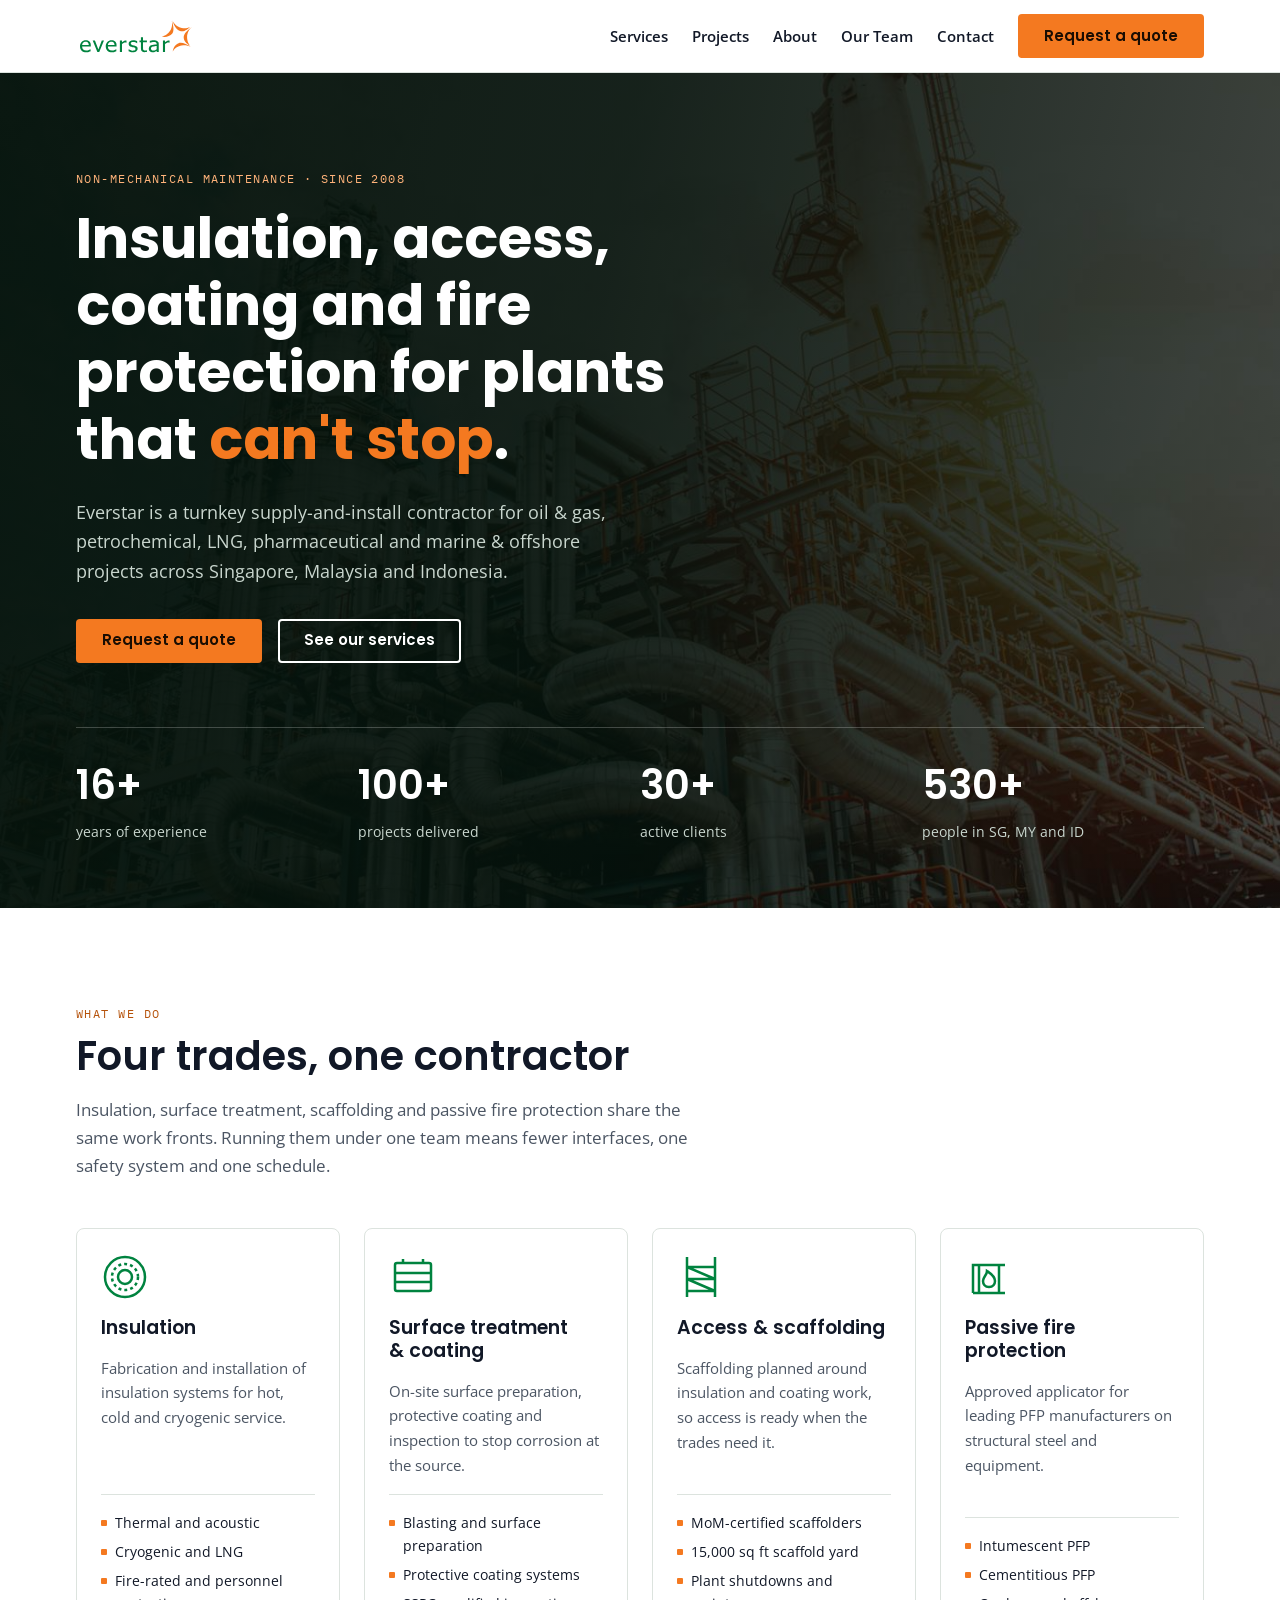
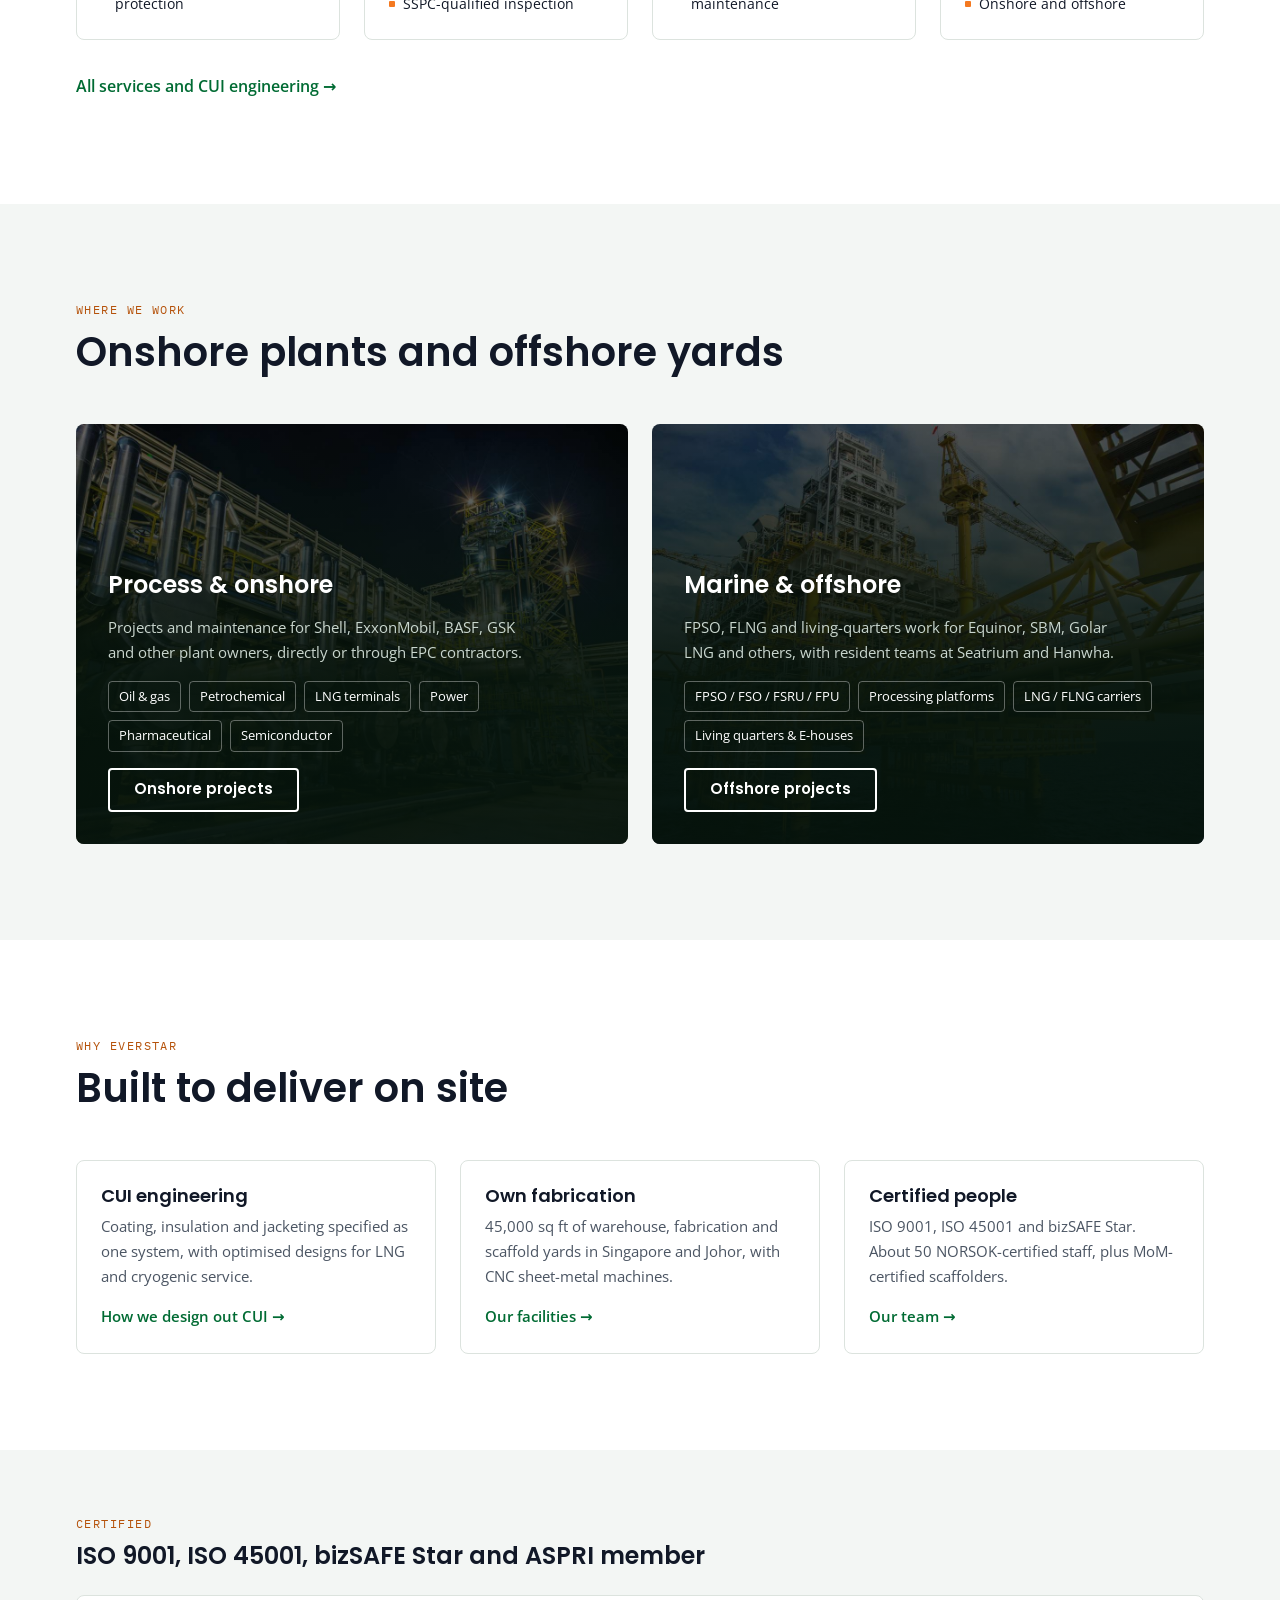
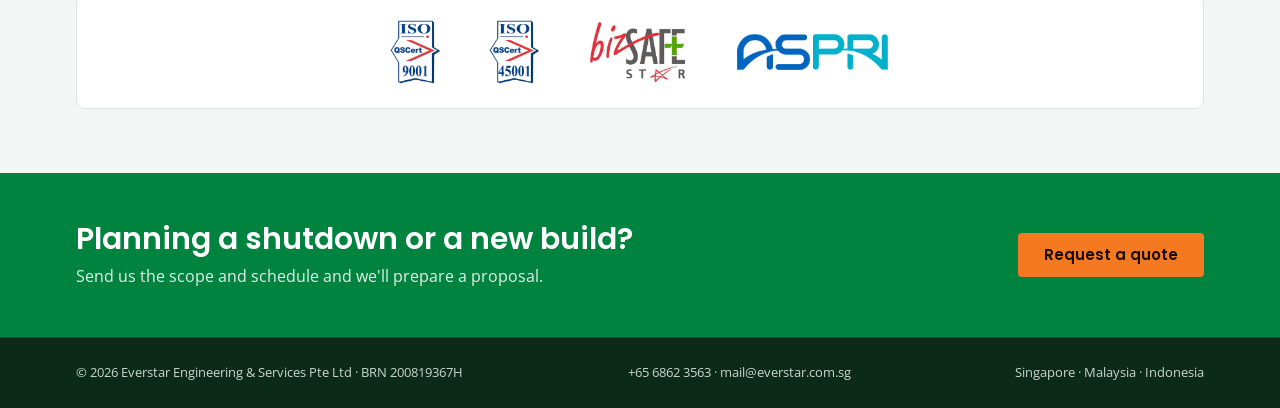
==== index.html @ e262a3e6 "Use rectangular portrait frames for team photos Photos re-cropped to 3:4 from the top of each origin" ====
<!doctype html>
<html lang="en">
<head>
<meta charset="utf-8">
<meta name="viewport" content="width=device-width, initial-scale=1, viewport-fit=cover">
<title>Everstar Engineering &amp; Services</title>
<meta name="claude:viewport-fit-sides" content="cover">
<link rel="preconnect" href="https://fonts.googleapis.com">
<link rel="preconnect" href="https://fonts.gstatic.com" crossorigin>
<link rel="stylesheet" href="https://fonts.googleapis.com/css2?family=Poppins:wght@500;600;700&family=Open+Sans:wght@400;600&family=IBM+Plex+Mono:wght@500&display=swap">
<style>
body{margin:0}img{max-width:100%}[hidden]{display:none!important}
/* Layout: full-bleed bands, 1160px content column, 8pt grid. Corporate skill tokens with Everstar logo colours. */
:root{
  --green:#00833F; --green-ink:#006B33; --green-deep:#0B2A1A;
  --orange:#F47920; --orange-ink:#B5520A;
  --bg:#FFFFFF; --bg-alt:#F3F6F4; --surface:#FFFFFF;
  --text:#111827; --muted:#4B5563; --line:#DCE3DE;
  --on-dark:#FFFFFF; --on-dark-muted:#C9D6CE;
  --font-display:"Poppins",system-ui,-apple-system,"Segoe UI",sans-serif;
  --font-body:"Open Sans",system-ui,-apple-system,"Segoe UI",sans-serif;
  --font-mono:"IBM Plex Mono",ui-monospace,Consolas,monospace;
  --r-sm:4px; --r-md:8px;
  --s1:8px; --s2:16px; --s3:24px; --s4:32px; --s6:48px; --s8:64px; --s12:96px;
}
@media (prefers-color-scheme: dark){:root:not([data-theme="light"]){
  --green:#3DB872; --green-ink:#5CCB8A; --green-deep:#06140C;
  --orange:#F7924A; --orange-ink:#F7924A;
  --bg:#0E1411; --bg-alt:#141C17; --surface:#18221C;
  --text:#E8EEEA; --muted:#A7B4AC; --line:#26332B;
  --on-dark:#FFFFFF; --on-dark-muted:#C9D6CE; color-scheme:dark}}
:root[data-theme="dark"]{
  --green:#3DB872; --green-ink:#5CCB8A; --green-deep:#06140C;
  --orange:#F7924A; --orange-ink:#F7924A;
  --bg:#0E1411; --bg-alt:#141C17; --surface:#18221C;
  --text:#E8EEEA; --muted:#A7B4AC; --line:#26332B;
  --on-dark:#FFFFFF; --on-dark-muted:#C9D6CE; color-scheme:dark}

*{box-sizing:border-box}
html{scroll-behavior:smooth}
@media (prefers-reduced-motion: reduce){html{scroll-behavior:auto}}
body{background:var(--bg);color:var(--text);font-family:var(--font-body);font-size:16px;line-height:1.65}
h1,h2,h3{font-family:var(--font-display);line-height:1.2;text-wrap:balance;margin:0}
p{margin:0}
a{color:inherit}
:focus-visible{outline:3px solid var(--orange);outline-offset:2px;border-radius:2px}

.wrap{max-width:1160px;margin:0 auto;padding-left:max(16px,env(safe-area-inset-left,0px));padding-right:max(16px,env(safe-area-inset-right,0px))}
.band{padding-block:var(--s12)}
.band.alt{background:var(--bg-alt)}
.eyebrow{font-family:var(--font-mono);font-size:.75rem;letter-spacing:.12em;text-transform:uppercase;color:var(--orange-ink)}
.h2{font-size:clamp(1.75rem,3.2vw,2.5rem);font-weight:600;margin-top:var(--s1)}
.lede{color:var(--muted);max-width:62ch;margin-top:var(--s2);font-size:1.0625rem}
.head{margin-bottom:var(--s6)}


/* header */
body::before{content:"";position:fixed;inset:0 0 auto;height:env(safe-area-inset-top,0px);z-index:10;background:var(--bg)}
header.site{position:sticky;top:env(safe-area-inset-top,0px);z-index:9;background:var(--bg);border-bottom:1px solid var(--line)}
header.site .wrap{display:flex;align-items:center;gap:var(--s3);min-height:72px}
.logo{display:block;flex:none}
.logo img{height:40px;width:auto;display:block}
nav.main{display:flex;gap:var(--s3);margin-left:auto;flex-wrap:wrap}
nav.main a{text-decoration:none;font-weight:600;font-size:.9375rem;color:var(--text);padding-block:var(--s1)}
nav.main a:hover{color:var(--green-ink)}
.btn{display:inline-flex;align-items:center;justify-content:center;gap:var(--s1);min-height:44px;padding:0 var(--s3);border-radius:var(--r-sm);font-family:var(--font-display);font-weight:600;font-size:.9375rem;text-decoration:none;border:2px solid transparent;cursor:pointer}
.btn.primary{background:var(--orange);color:#1A0D02}
.btn.primary:hover{background:#FF8A33}
.btn.ghost{border-color:currentColor;color:var(--on-dark)}
.btn.ghost:hover{background:rgba(255,255,255,.1)}
.btn.green{background:var(--green);color:#fff}
.btn.green:hover{background:var(--green-ink)}
nav.main a[aria-current="page"]{color:var(--green-ink);box-shadow:inset 0 -3px 0 var(--orange)}
details.menu{display:none;position:relative}
details.menu summary{list-style:none;cursor:pointer;min-height:44px;min-width:44px;display:grid;place-items:center;border:1px solid var(--line);border-radius:var(--r-sm);font-weight:600;font-size:.875rem;padding:0 12px}
details.menu summary::-webkit-details-marker{display:none}
details.menu nav{position:absolute;right:0;top:calc(100% + 8px);background:var(--surface);border:1px solid var(--line);border-radius:var(--r-md);box-shadow:0 12px 32px rgba(0,0,0,.18);display:flex;flex-direction:column;min-width:220px;padding:var(--s1)}
details.menu nav a{text-decoration:none;padding:12px var(--s2);font-weight:600;border-radius:var(--r-sm)}
details.menu nav a:hover{background:var(--bg-alt)}
details.menu nav a[aria-current="page"]{color:var(--green-ink)}
@media (max-width:900px){nav.main{display:none} details.menu{display:block;margin-left:auto}}
@media (max-width:480px){header.site .btn.primary{display:none}}

/* hero */
.hero{position:relative;color:var(--on-dark);background:#0B2A1A url("img/hero-refinery.jpg") center/cover no-repeat}
.hero::before{content:"";position:absolute;inset:0;background:linear-gradient(100deg,rgba(6,20,12,.94) 0%,rgba(6,20,12,.82) 45%,rgba(6,20,12,.35) 100%)}
.hero .wrap{position:relative;padding-block:var(--s12) var(--s8)}
.hero h1{font-size:clamp(2.1rem,5vw,3.5rem);font-weight:700;max-width:18ch;margin-top:var(--s2)}
.hero h1 em{font-style:normal;color:var(--orange)}
.hero p.sub{color:var(--on-dark-muted);max-width:56ch;margin-top:var(--s3);font-size:1.125rem}
.hero .eyebrow{color:#FFB37A}
.cta-row{display:flex;flex-wrap:wrap;gap:var(--s2);margin-top:var(--s4)}
.stats{display:grid;grid-template-columns:repeat(4,1fr);gap:0;margin-top:var(--s8);border-top:1px solid rgba(255,255,255,.22)}
.stat{padding:var(--s3) var(--s3) 0 0}
.stat b{display:block;font-family:var(--font-display);font-size:clamp(1.75rem,3.4vw,2.5rem);font-weight:600;font-variant-numeric:tabular-nums;color:#fff}
.stat span{font-size:.875rem;color:var(--on-dark-muted)}
@media (max-width:700px){.stats{grid-template-columns:repeat(2,1fr)}}

/* services */
.services{display:grid;grid-template-columns:repeat(4,1fr);gap:var(--s3)}
.svc{background:var(--surface);border:1px solid var(--line);border-radius:var(--r-md);padding:var(--s3);display:flex;flex-direction:column;gap:var(--s2);min-width:0}
.svc .ico{width:48px;height:48px;color:var(--green)}
.svc h3{font-size:1.1875rem;font-weight:600}
.svc p{color:var(--muted);font-size:.9375rem}
.svc ul{margin:0;padding:0;list-style:none;display:flex;flex-direction:column;gap:6px;font-size:.875rem;margin-top:auto;border-top:1px solid var(--line);padding-top:var(--s2)}
.svc li{display:flex;gap:var(--s1)}
.svc li::before{content:"";flex:none;width:6px;height:6px;margin-top:9px;background:var(--orange);border-radius:1px}
@media (max-width:1000px){.services{grid-template-columns:repeat(2,1fr)}}
@media (max-width:560px){.services{grid-template-columns:1fr}}

/* CUI section */
.cui{display:grid;grid-template-columns:1.05fr 1fr;gap:var(--s8);align-items:center}
.cui > *{min-width:0}
.layers{list-style:none;margin:var(--s4) 0 0;padding:0;display:flex;flex-direction:column;gap:var(--s2)}
.layers li{display:grid;grid-template-columns:32px 1fr;gap:var(--s2);align-items:start}
.layers .k{font-family:var(--font-mono);font-size:.75rem;width:32px;height:32px;border-radius:50%;display:grid;place-items:center;border:2px solid var(--green);color:var(--green-ink);font-weight:500}
.layers strong{display:block;font-family:var(--font-display);font-weight:600}
.layers span{color:var(--muted);font-size:.9375rem}
.xsec{width:100%;max-width:460px;height:auto;display:block;margin-inline:auto}
.xsec text{font-family:var(--font-mono);font-size:11px;fill:var(--text)}
.xsec .lead{stroke:var(--muted);stroke-width:1}
.cap{font-family:var(--font-mono);font-size:.75rem;color:var(--muted);text-align:center;margin-top:var(--s1)}
@media (max-width:900px){.cui{grid-template-columns:1fr;gap:var(--s6)}}

/* sectors */
.sectors{display:grid;grid-template-columns:1fr 1fr;gap:var(--s3)}
.sector{position:relative;border-radius:var(--r-md);overflow:hidden;color:var(--on-dark);min-height:420px;display:flex;align-items:flex-end;background:#0B2A1A center/cover no-repeat}
.sector::before{content:"";position:absolute;inset:0;background:linear-gradient(180deg,rgba(6,20,12,.15) 0%,rgba(6,20,12,.92) 62%)}
.sector .in{position:relative;padding:var(--s4);display:flex;flex-direction:column;gap:var(--s2)}
.sector h3{font-size:1.5rem;font-weight:600}
.sector p{color:var(--on-dark-muted);font-size:.9375rem;max-width:48ch}
.chips{display:flex;flex-wrap:wrap;gap:var(--s1);margin:0;padding:0;list-style:none}
.chips li{font-size:.8125rem;padding:4px 10px;border:1px solid rgba(255,255,255,.35);border-radius:var(--r-sm)}
.sector.on{background-image:url("img/onshore.jpg")}
.sector.off{background-image:url("img/offshore.jpg")}
@media (max-width:800px){.sectors{grid-template-columns:1fr}}

/* projects */
.tbl-wrap{overflow-x:auto;border:1px solid var(--line);border-radius:var(--r-md);background:var(--surface)}
.proj-grid{display:grid;grid-template-columns:1fr 1fr;gap:var(--s4)}
.proj-grid > *{min-width:0}
.tbl-h{font-size:1.0625rem;font-weight:600;display:flex;align-items:center;gap:var(--s1);flex-wrap:wrap;margin-bottom:var(--s2)}
@media (max-width:1000px){.proj-grid{grid-template-columns:1fr}}
table{width:100%;border-collapse:collapse;font-size:.9375rem;min-width:460px}
th,td{text-align:left;padding:14px var(--s3);border-bottom:1px solid var(--line);vertical-align:top}
th{font-family:var(--font-mono);font-size:.75rem;letter-spacing:.08em;text-transform:uppercase;color:var(--muted);font-weight:500;background:var(--bg-alt)}
tr:last-child td{border-bottom:0}
td.owner{font-weight:600}
.tag{display:inline-block;font-family:var(--font-mono);font-size:.6875rem;letter-spacing:.06em;text-transform:uppercase;padding:2px 8px;border-radius:var(--r-sm);background:var(--bg-alt);color:var(--green-ink);border:1px solid var(--line);white-space:nowrap}
.note{font-size:.8125rem;color:var(--muted);margin-top:var(--s2)}

/* capability grid */
.cap-grid{display:grid;grid-template-columns:1fr 1fr;gap:var(--s8)}
.cap-grid > *{min-width:0}
.facts{display:grid;grid-template-columns:repeat(3,1fr);gap:var(--s2);margin-top:var(--s4)}
.fact{border-left:3px solid var(--orange);padding-left:var(--s2)}
.fact b{display:block;font-family:var(--font-display);font-size:1.5rem;font-weight:600;font-variant-numeric:tabular-nums}
.fact span{font-size:.8125rem;color:var(--muted)}
.plain{margin:var(--s3) 0 0;padding-left:1.1em;color:var(--muted);display:flex;flex-direction:column;gap:4px}
.certs{display:grid;grid-template-columns:repeat(4,1fr);gap:var(--s3)}
.cert{border:1px solid var(--line);border-radius:var(--r-md);background:var(--surface);display:flex;flex-direction:column;overflow:hidden;min-width:0}
.cert-logo{background:#FFFFFF;height:136px;display:grid;place-items:center;padding:var(--s2);border-bottom:1px solid var(--line)}
.cert-logo img{max-height:100px;width:auto;max-width:100%;object-fit:contain}
.cert > div:last-child{padding:var(--s2) var(--s3) var(--s3);display:flex;flex-direction:column;gap:4px}
.cert b{font-family:var(--font-display);font-weight:600;font-size:1.0625rem}
.cert p{font-size:.9rem;color:var(--muted)}
.cert span{font-size:.75rem;color:var(--muted);font-family:var(--font-mono);margin-top:var(--s1)}
@media (max-width:1000px){.certs{grid-template-columns:1fr 1fr}}
/* logo strip */
.logostrip{display:flex;flex-wrap:wrap;align-items:center;justify-content:center;gap:var(--s3) var(--s6);background:#FFFFFF;border:1px solid var(--line);border-radius:var(--r-md);padding:var(--s3)}
.logostrip img{height:64px;width:auto}
.logostrip img.wide{height:40px}
@media (max-width:900px){.cap-grid{grid-template-columns:1fr;gap:var(--s6)}}
@media (max-width:480px){.facts{grid-template-columns:1fr}.certs{grid-template-columns:1fr}}

/* group */
.group{display:grid;grid-template-columns:repeat(4,1fr);gap:var(--s3)}
.co{padding:var(--s3);border-top:3px solid var(--green);background:var(--surface);border-radius:0 0 var(--r-md) var(--r-md);border-inline:1px solid var(--line);border-bottom:1px solid var(--line);display:flex;flex-direction:column;gap:var(--s1);min-width:0}
.co .cc{font-family:var(--font-mono);font-size:.75rem;color:var(--orange-ink);letter-spacing:.08em}
.co h3{font-size:1.0625rem;font-weight:600}
.co p{font-size:.9rem;color:var(--muted)}
.co.lead-co{border-top-color:var(--orange)}
@media (max-width:1000px){.group{grid-template-columns:1fr 1fr}}
@media (max-width:560px){.group{grid-template-columns:1fr}}

.people{display:grid;grid-template-columns:1fr 1fr;gap:var(--s3);margin-top:var(--s6)}
.person{display:grid;grid-template-columns:60px 1fr;gap:var(--s2);align-items:start}
.person h3{font-size:1.0625rem;font-weight:600}
.person .role{font-size:.8125rem;font-family:var(--font-mono);color:var(--orange-ink);letter-spacing:.04em}
.person p{font-size:.9rem;color:var(--muted);margin-top:var(--s1)}
@media (max-width:700px){.people{grid-template-columns:1fr}}

/* contact */
.contact{background:var(--green-deep);color:var(--on-dark)}
.contact .h2{color:#fff}
.contact .lede{color:var(--on-dark-muted)}
.contact .eyebrow{color:#FFB37A}
.c-grid{display:grid;grid-template-columns:1fr 1fr 1.2fr;gap:var(--s6)}
.c-grid > *{min-width:0}
.office h3{font-size:1.0625rem;font-weight:600;color:#fff}
.office .cc{font-family:var(--font-mono);font-size:.75rem;color:#FFB37A;letter-spacing:.08em}
.office address{font-style:normal;color:var(--on-dark-muted);margin-top:var(--s1);font-size:.9375rem}
.office dl{display:grid;grid-template-columns:auto 1fr;gap:4px var(--s2);margin:var(--s2) 0 0;font-size:.9375rem}
.office dt{color:var(--on-dark-muted);font-family:var(--font-mono);font-size:.75rem;padding-top:3px}
.office dd{margin:0;user-select:all;overflow-wrap:anywhere}
form.enq{display:flex;flex-direction:column;gap:var(--s2);background:rgba(255,255,255,.05);border:1px solid rgba(255,255,255,.14);border-radius:var(--r-md);padding:var(--s3)}
form.enq label{font-size:.8125rem;font-weight:600;display:flex;flex-direction:column;gap:6px;color:var(--on-dark-muted)}
form.enq input,form.enq select,form.enq textarea{font:inherit;font-size:.9375rem;color:var(--text);background:var(--bg);border:1px solid var(--line);border-radius:var(--r-sm);padding:10px 12px;min-height:44px;width:100%}
form.enq textarea{min-height:96px;resize:vertical}
.row2{display:grid;grid-template-columns:1fr 1fr;gap:var(--s2)}
.form-msg{font-size:.875rem;color:#FFB37A;min-height:1.4em}
@media (max-width:1000px){.c-grid{grid-template-columns:1fr 1fr}.c-grid form{grid-column:1/-1}}
@media (max-width:600px){.c-grid{grid-template-columns:1fr}.row2{grid-template-columns:1fr}}

footer.site{background:var(--green-deep);color:var(--on-dark-muted);font-size:.8125rem;border-top:1px solid rgba(255,255,255,.12)}
footer.site .wrap{padding-block:var(--s3);display:flex;flex-wrap:wrap;gap:var(--s2);justify-content:space-between}

/* sub-page banner */
.pagehead{position:relative;color:var(--on-dark);background:#0B2A1A center/cover no-repeat}
.pagehead::before{content:"";position:absolute;inset:0;background:linear-gradient(100deg,rgba(6,20,12,.95) 0%,rgba(6,20,12,.8) 55%,rgba(6,20,12,.45) 100%)}
.pagehead .wrap{position:relative;padding-block:var(--s8)}
.pagehead h1{font-size:clamp(2rem,4.4vw,3rem);font-weight:700;margin-top:var(--s1);max-width:22ch}
.pagehead p{color:var(--on-dark-muted);max-width:60ch;margin-top:var(--s2);font-size:1.0625rem}
.pagehead .eyebrow{color:#FFB37A}
.crumb{font-size:.8125rem;color:var(--on-dark-muted);margin-bottom:var(--s2)}
.crumb a{color:#fff}

/* service detail rows */
.svc-rows{display:flex;flex-direction:column;gap:var(--s8)}
.svc-row{display:grid;grid-template-columns:280px 1fr;gap:var(--s6);padding-top:var(--s6);border-top:1px solid var(--line)}
.svc-row:first-child{border-top:0;padding-top:0}
.svc-row > *{min-width:0}
.svc-row .ico{width:56px;height:56px;color:var(--green)}
.svc-row h2{font-size:1.625rem;font-weight:600;margin-top:var(--s2)}
.svc-row .k{font-family:var(--font-mono);font-size:.75rem;color:var(--orange-ink);letter-spacing:.08em;margin-top:var(--s1)}
.svc-row p{color:var(--muted)}
.svc-row .body{display:flex;flex-direction:column;gap:var(--s3)}
.two-col{display:grid;grid-template-columns:1fr 1fr;gap:var(--s3)}
.two-col h3{font-size:.8125rem;font-family:var(--font-mono);font-weight:500;letter-spacing:.08em;text-transform:uppercase;color:var(--muted);margin-bottom:var(--s1)}
.ticks{list-style:none;margin:0;padding:0;display:flex;flex-direction:column;gap:6px;font-size:.9375rem}
.ticks li{display:flex;gap:var(--s1)}
.ticks li::before{content:"";flex:none;width:6px;height:6px;margin-top:10px;background:var(--orange);border-radius:1px}
@media (max-width:800px){.svc-row{grid-template-columns:1fr;gap:var(--s3)}.two-col{grid-template-columns:1fr}}

/* teaser cards & CTA band */
.teasers{display:grid;grid-template-columns:repeat(3,1fr);gap:var(--s3)}
.teaser{display:flex;flex-direction:column;gap:var(--s1);padding:var(--s3);border:1px solid var(--line);border-radius:var(--r-md);background:var(--surface);text-decoration:none;min-width:0}
.teaser:hover{border-color:var(--green)}
.teaser h3{font-size:1.125rem;font-weight:600}
.teaser p{color:var(--muted);font-size:.9375rem}
.teaser .go{margin-top:auto;padding-top:var(--s1);font-weight:600;color:var(--green-ink);font-size:.9375rem}
@media (max-width:900px){.teasers{grid-template-columns:1fr}}
.more{display:inline-flex;margin-top:var(--s3);font-weight:600;color:var(--green-ink);text-decoration:none;min-height:44px;align-items:center}
.more:hover{text-decoration:underline}
.ctaband{background:var(--green);color:#fff}
.ctaband .wrap{padding-block:var(--s6);display:flex;flex-wrap:wrap;gap:var(--s3);align-items:center;justify-content:space-between}
.ctaband h2{font-size:clamp(1.375rem,2.6vw,1.875rem);font-weight:600;max-width:30ch}
.ctaband p{color:#E3F2E9;margin-top:6px}

/* team by country */
.teamtbl td.n,.teamtbl th.n{text-align:right;font-variant-numeric:tabular-nums}
.teamtbl tfoot td{font-weight:600;background:var(--bg-alt);border-top:2px solid var(--line)}
.timeline{list-style:none;margin:0;padding:0;display:flex;flex-direction:column;gap:var(--s3);border-left:2px solid var(--line);padding-left:var(--s3)}
.timeline li{position:relative}
.timeline li::before{content:"";position:absolute;left:calc(-1 * var(--s3) - 7px);top:6px;width:12px;height:12px;border-radius:50%;background:var(--orange)}
.timeline b{font-family:var(--font-display);display:block}
.timeline span{color:var(--muted);font-size:.9375rem}
.split{display:grid;grid-template-columns:1fr 1fr;gap:var(--s8)}
.split > *{min-width:0}
@media (max-width:900px){.split{grid-template-columns:1fr;gap:var(--s6)}}

/* spam trap, hidden from people */
.hp{position:absolute;left:-9999px;width:1px;height:1px;overflow:hidden}
form.enq button:disabled{opacity:.7;cursor:wait}

/* organisation chart */
.av{display:block;flex:none;border-radius:6px;object-fit:cover;object-position:center top;background:var(--bg-alt);border:1px solid var(--line)}
.av-lg{width:96px;height:128px;border:3px solid var(--orange);box-shadow:0 6px 16px rgba(11,42,26,.18)}
.av-md{width:60px;height:80px;border:2px solid var(--green);box-shadow:0 4px 10px rgba(11,42,26,.14)}
.av-sm{width:45px;height:60px}
.av-initials{display:grid;place-items:center;background:var(--green);color:#fff;font-family:var(--font-display);font-weight:600;font-size:.9rem}
.pc-text{display:flex;flex-direction:column;min-width:0}
.pc-text b{font-family:var(--font-display);font-weight:600;line-height:1.25}
.pc-text span{font-size:.8125rem;color:var(--muted);line-height:1.35}
.org-top{display:flex;flex-direction:column;align-items:center}
.leader{display:flex;align-items:center;gap:var(--s2);background:var(--surface);border:1px solid var(--line);border-radius:var(--r-md);padding:var(--s2) var(--s3) var(--s2) var(--s2);box-shadow:0 8px 24px rgba(11,42,26,.08);min-width:min(320px,100%)}
.leader .pc-text b{font-size:1.125rem}
.org-vline{display:block;width:2px;height:28px;background:var(--green)}
.org-hub{font-family:var(--font-mono);font-size:.75rem;letter-spacing:.08em;text-transform:uppercase;background:var(--green);color:#fff;padding:6px 14px;border-radius:999px}
.org-depts{display:grid;grid-template-columns:repeat(4,1fr);gap:var(--s3);margin-top:var(--s4);align-items:start;padding-top:var(--s4);border-top:2px solid var(--green)}
.dept{background:var(--surface);border:1px solid var(--line);border-radius:var(--r-md);padding:var(--s3);display:flex;flex-direction:column;gap:var(--s2);min-width:0}
.dept-name{font-family:var(--font-mono);font-size:.75rem;font-weight:500;letter-spacing:.1em;text-transform:uppercase;color:var(--orange-ink)}
.dept-lead{display:flex;align-items:center;gap:12px}
.dept-members{list-style:none;margin:0 0 0 29px;padding:4px 0 0 var(--s3);display:flex;flex-direction:column;gap:12px;border-left:2px solid var(--line);position:relative}
.member{display:flex;align-items:center;gap:12px;position:relative}
.member::before{content:"";position:absolute;left:calc(-1 * var(--s3) - 2px);top:50%;width:calc(var(--s3) - 4px);height:2px;background:var(--line)}
.member .pc-text b{font-size:.9375rem}
@media (min-width:821px){.org-depts > .dept:first-child{grid-row:span 2}}
@media (max-width:1100px){.org-depts{grid-template-columns:repeat(3,1fr)}}
@media (max-width:820px){.org-depts{grid-template-columns:repeat(2,1fr)}}
@media (max-width:540px){.org-depts{grid-template-columns:1fr}}
</style>
</head>
<body>
<header class="site">
  <div class="wrap">
    <a class="logo" href="index.html" aria-label="Everstar home"><img src="img/logo.svg" alt="everstar" width="117" height="40"></a>
    <nav class="main" aria-label="Main">
      <a href="services.html">Services</a>
      <a href="projects.html">Projects</a>
      <a href="about.html">About</a>
      <a href="team.html">Our Team</a>
      <a href="contact.html">Contact</a>
    </nav>
    <details class="menu">
      <summary aria-label="Open menu">Menu</summary>
      <nav aria-label="Main (mobile)">
      <a href="index.html" aria-current="page">Home</a>
      <a href="services.html">Services</a>
      <a href="projects.html">Projects</a>
      <a href="about.html">About</a>
      <a href="team.html">Our Team</a>
      <a href="contact.html">Contact</a>
      </nav>
    </details>
    <a class="btn primary" href="contact.html">Request a quote</a>
  </div>
</header>

<main id="top">
<section class="hero" aria-labelledby="hero-h">
  <div class="wrap">
    <div class="eyebrow">Non-mechanical maintenance · Since 2008</div>
    <h1 id="hero-h">Insulation, access, coating and fire protection for plants that <em>can't stop</em>.</h1>
    <p class="sub">Everstar is a turnkey supply-and-install contractor for oil &amp; gas, petrochemical, LNG, pharmaceutical and marine &amp; offshore projects across Singapore, Malaysia and Indonesia.</p>
    <div class="cta-row">
      <a class="btn primary" href="contact.html">Request a quote</a>
      <a class="btn ghost" href="services.html">See our services</a>
    </div>
    <div class="stats">
      <div class="stat"><b>16+</b><span>years of experience</span></div>
      <div class="stat"><b>100+</b><span>projects delivered</span></div>
      <div class="stat"><b>30+</b><span>active clients</span></div>
      <div class="stat"><b>530+</b><span>people in SG, MY and ID</span></div>
    </div>
  </div>
</section>

<section class="band" id="services" aria-labelledby="svc-h">
  <div class="wrap">
    <div class="head">
      <div class="eyebrow">What we do</div>
      <h2 class="h2" id="svc-h">Four trades, one contractor</h2>
      <p class="lede">Insulation, surface treatment, scaffolding and passive fire protection share the same work fronts. Running them under one team means fewer interfaces, one safety system and one schedule.</p>
    </div>
    <div class="services">
      <a class="svc" href="services.html#insulation" style="text-decoration:none">
        <svg class="ico" viewBox="0 0 48 48" fill="none" stroke="currentColor" stroke-width="2.5" aria-hidden="true"><circle cx="24" cy="24" r="20"/><circle cx="24" cy="24" r="13" stroke-dasharray="3 3"/><circle cx="24" cy="24" r="7"/></svg>
        <h3>Insulation</h3>
        <p>Fabrication and installation of insulation systems for hot, cold and cryogenic service.</p>
        <ul><li>Thermal and acoustic</li><li>Cryogenic and LNG</li><li>Fire-rated and personnel protection</li></ul>
      </a>
      <a class="svc" href="services.html#coating" style="text-decoration:none">
        <svg class="ico" viewBox="0 0 48 48" fill="none" stroke="currentColor" stroke-width="2.5" aria-hidden="true"><rect x="6" y="10" width="36" height="28" rx="2"/><path d="M6 20h36M6 29h36"/><path d="M14 10v-4M34 10v-4"/></svg>
        <h3>Surface treatment &amp; coating</h3>
        <p>On-site surface preparation, protective coating and inspection to stop corrosion at the source.</p>
        <ul><li>Blasting and surface preparation</li><li>Protective coating systems</li><li>SSPC-qualified inspection</li></ul>
      </a>
      <a class="svc" href="services.html#access" style="text-decoration:none">
        <svg class="ico" viewBox="0 0 48 48" fill="none" stroke="currentColor" stroke-width="2.5" aria-hidden="true"><path d="M10 4v40M38 4v40M10 14h28M10 26h28M10 38h28M10 14l28 12M10 26l28 12"/></svg>
        <h3>Access &amp; scaffolding</h3>
        <p>Scaffolding planned around insulation and coating work, so access is ready when the trades need it.</p>
        <ul><li>MoM-certified scaffolders</li><li>15,000 sq ft scaffold yard</li><li>Plant shutdowns and maintenance</li></ul>
      </a>
      <a class="svc" href="services.html#pfp" style="text-decoration:none">
        <svg class="ico" viewBox="0 0 48 48" fill="none" stroke="currentColor" stroke-width="2.5" aria-hidden="true"><path d="M8 40V12h6v28M8 12h32M8 40h32M34 12v28"/><path d="M24 34c-4 0-6-3-6-6 0-4 4-6 4-10 3 2 8 5 8 10 0 3-2 6-6 6z"/></svg>
        <h3>Passive fire protection</h3>
        <p>Approved applicator for leading PFP manufacturers on structural steel and equipment.</p>
        <ul><li>Intumescent PFP</li><li>Cementitious PFP</li><li>Onshore and offshore</li></ul>
      </a>
    </div>
    <a class="more" href="services.html">All services and CUI engineering →</a>
  </div>
</section>

<section class="band alt" id="sectors" aria-labelledby="sec-h">
  <div class="wrap">
    <div class="head">
      <div class="eyebrow">Where we work</div>
      <h2 class="h2" id="sec-h">Onshore plants and offshore yards</h2>
    </div>
    <div class="sectors">
      <article class="sector on">
        <div class="in">
          <h3>Process &amp; onshore</h3>
          <p>Projects and maintenance for Shell, ExxonMobil, BASF, GSK and other plant owners, directly or through EPC contractors.</p>
          <ul class="chips"><li>Oil &amp; gas</li><li>Petrochemical</li><li>LNG terminals</li><li>Power</li><li>Pharmaceutical</li><li>Semiconductor</li></ul>
          <a class="btn ghost" href="projects.html#onshore" style="align-self:flex-start">Onshore projects</a>
        </div>
      </article>
      <article class="sector off">
        <div class="in">
          <h3>Marine &amp; offshore</h3>
          <p>FPSO, FLNG and living-quarters work for Equinor, SBM, Golar LNG and others, with resident teams at Seatrium and Hanwha.</p>
          <ul class="chips"><li>FPSO / FSO / FSRU / FPU</li><li>Processing platforms</li><li>LNG / FLNG carriers</li><li>Living quarters &amp; E-houses</li></ul>
          <a class="btn ghost" href="projects.html#offshore" style="align-self:flex-start">Offshore projects</a>
        </div>
      </article>
    </div>
  </div>
</section>

<section class="band" aria-labelledby="why-h">
  <div class="wrap">
    <div class="head">
      <div class="eyebrow">Why Everstar</div>
      <h2 class="h2" id="why-h">Built to deliver on site</h2>
    </div>
    <div class="teasers">
      <a class="teaser" href="services.html#cui"><h3>CUI engineering</h3><p>Coating, insulation and jacketing specified as one system, with optimised designs for LNG and cryogenic service.</p><span class="go">How we design out CUI →</span></a>
      <a class="teaser" href="about.html#facilities"><h3>Own fabrication</h3><p>45,000 sq ft of warehouse, fabrication and scaffold yards in Singapore and Johor, with CNC sheet-metal machines.</p><span class="go">Our facilities →</span></a>
      <a class="teaser" href="about.html#team"><h3>Certified people</h3><p>ISO 9001, ISO 45001 and bizSAFE Star. About 50 NORSOK-certified staff, plus MoM-certified scaffolders.</p><span class="go">Our team →</span></a>
    </div>
  </div>
</section>

<section class="band alt" aria-labelledby="cert-h" style="padding-block:var(--s8)">
  <div class="wrap">
    <div class="head" style="margin-bottom:var(--s3)">
      <div class="eyebrow">Certified</div>
      <h2 class="h2" id="cert-h" style="font-size:1.5rem">ISO 9001, ISO 45001, bizSAFE Star and ASPRI member</h2>
    </div>
    <a class="logostrip" href="about.html#certifications" aria-label="View our certifications">
      <img src="img/certs/iso-9001.png" alt="ISO 9001" width="160" height="200">
      <img src="img/certs/iso-45001.png" alt="ISO 45001" width="160" height="200">
      <img src="img/certs/bizsafe-star.png" alt="bizSAFE Star" width="308" height="200">
      <img class="wide" src="img/certs/aspri.png" alt="ASPRI" width="465" height="120">
    </a>
  </div>
</section>

<section class="ctaband" aria-label="Request a quote">
  <div class="wrap">
    <div><h2>Planning a shutdown or a new build?</h2><p>Send us the scope and schedule and we'll prepare a proposal.</p></div>
    <a class="btn primary" href="contact.html">Request a quote</a>
  </div>
</section>
</main>

<footer class="site">
  <div class="wrap">
    <span>© 2026 Everstar Engineering &amp; Services Pte Ltd · BRN 200819367H</span>
    <span>+65 6862 3563 · mail@everstar.com.sg</span>
    <span>Singapore · Malaysia · Indonesia</span>
  </div>
</footer>

<script>
(function () {
  var f = document.getElementById('enq');
  if (!f) return;
  var FALLBACK = 'Please email mail@everstar.com.sg or call +65 6862 3563.';
  f.addEventListener('submit', function (e) {
    e.preventDefault();
    var msg = document.getElementById('form-msg');
    var btn = document.getElementById('f-send');
    var name = document.getElementById('f-name'), email = document.getElementById('f-email');
    if (!name.value.trim()) { msg.textContent = 'Enter your name.'; name.focus(); return; }
    if (!email.checkValidity() || !email.value.trim()) { msg.textContent = 'Enter a valid work email, like name@company.com.'; email.focus(); return; }
    var data = {};
    new FormData(f).forEach(function (v, k) { data[k] = v; });
    btn.disabled = true; btn.textContent = 'Sending…'; msg.textContent = '';
    fetch('/api/enquiry', { method: 'POST', headers: { 'Content-Type': 'application/json' }, body: JSON.stringify(data) })
      .then(function (r) { return r.json().catch(function () { return { ok: false }; }); })
      .then(function (out) {
        if (out.ok) {
          f.reset();
          msg.textContent = 'Thank you. Your enquiry has been sent and our team will reply by email.';
        } else if (out.error && out.error.indexOf(' ') > -1) {
          msg.textContent = out.error;
        } else {
          msg.textContent = 'Sorry, your enquiry could not be sent. ' + FALLBACK;
        }
      })
      .catch(function () { msg.textContent = 'Sorry, your enquiry could not be sent. Check your connection, or ' + FALLBACK.charAt(0).toLowerCase() + FALLBACK.slice(1); })
      .then(function () { btn.disabled = false; btn.textContent = 'Send enquiry'; });
  });
})();
</script>
</body>
</html>
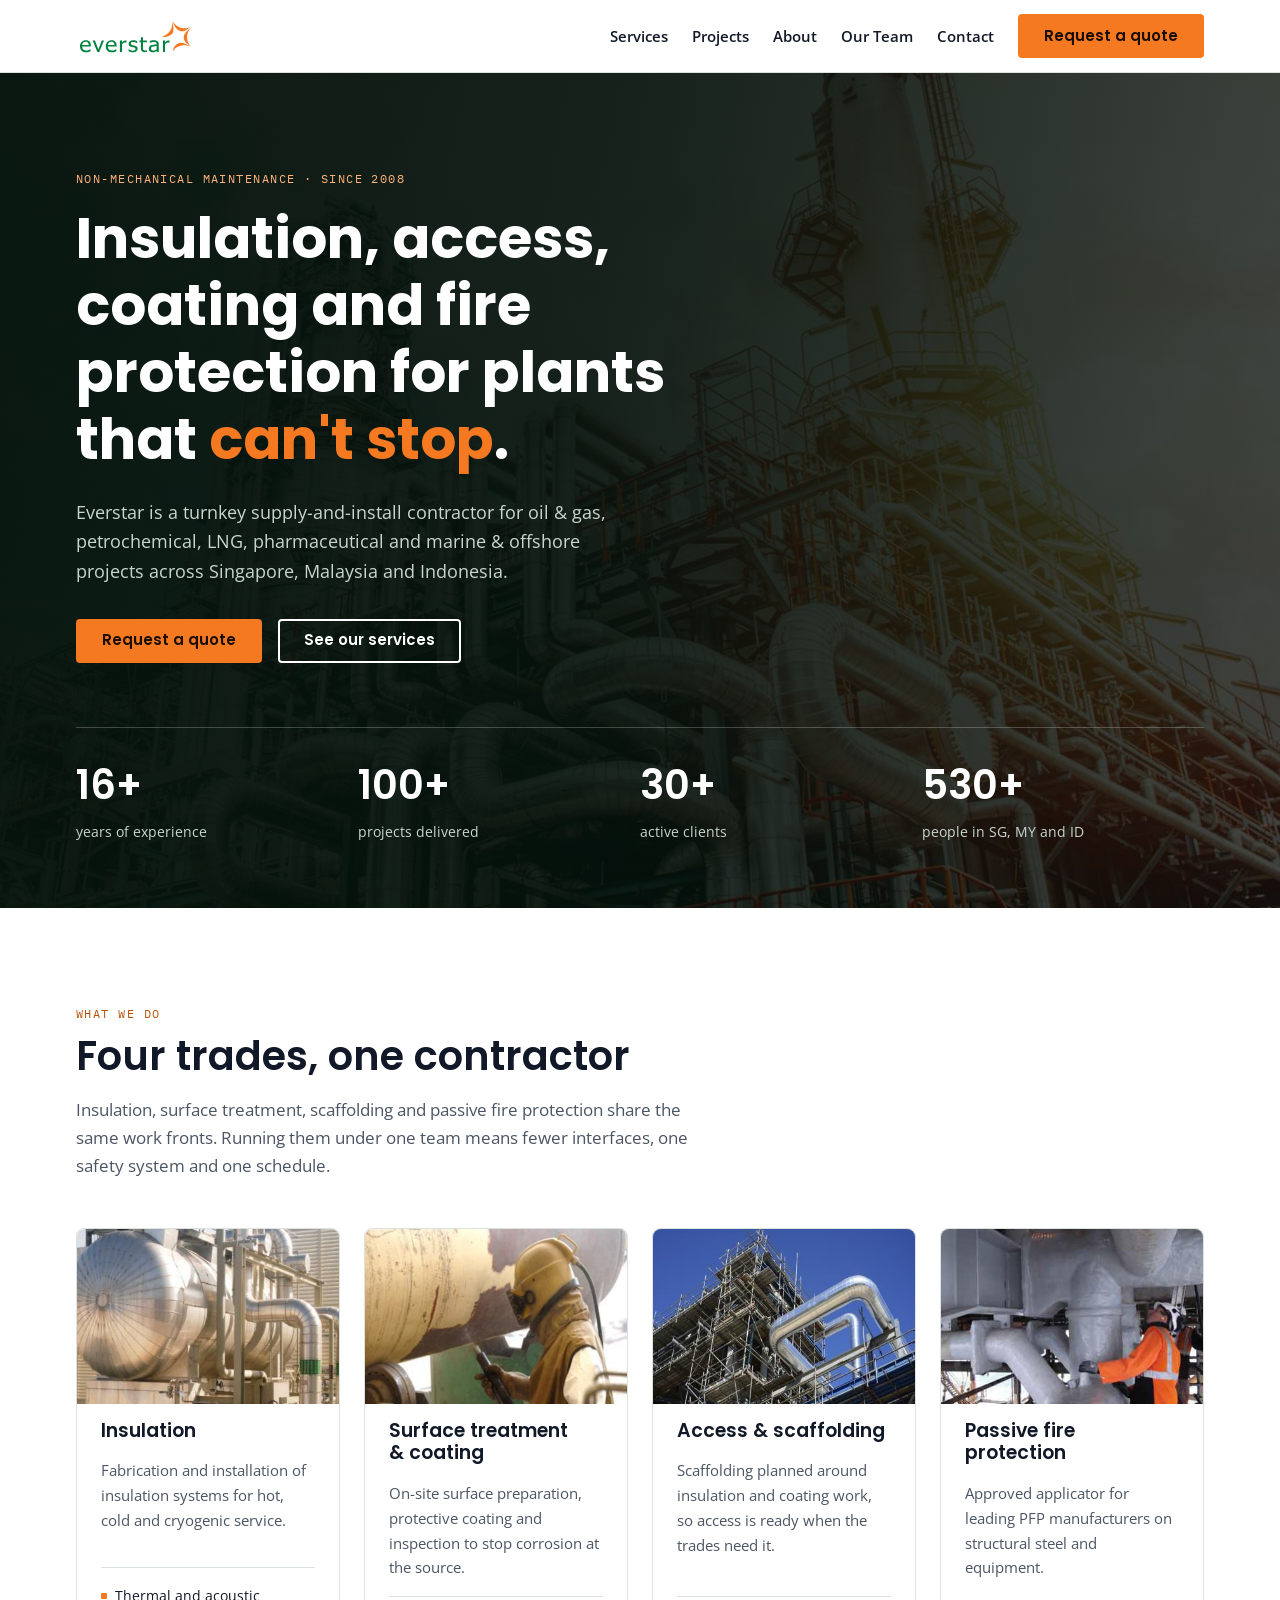
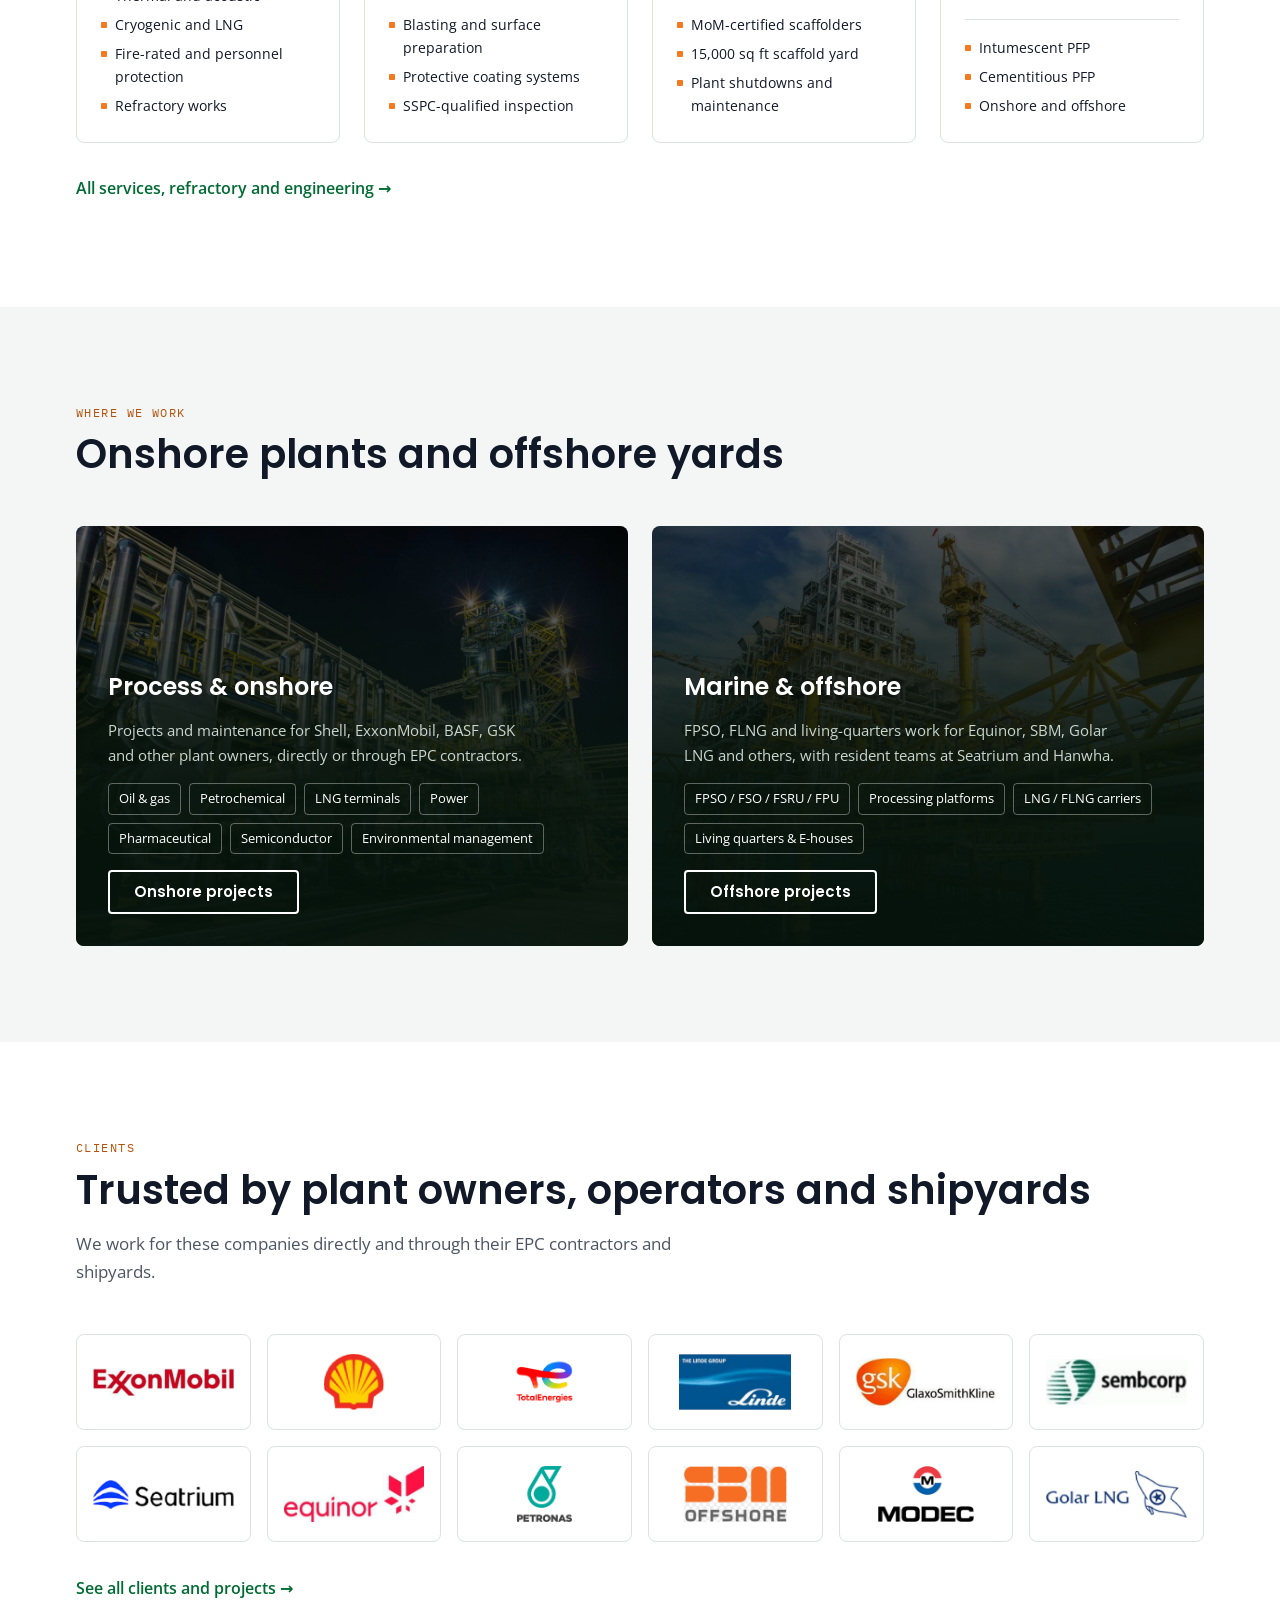
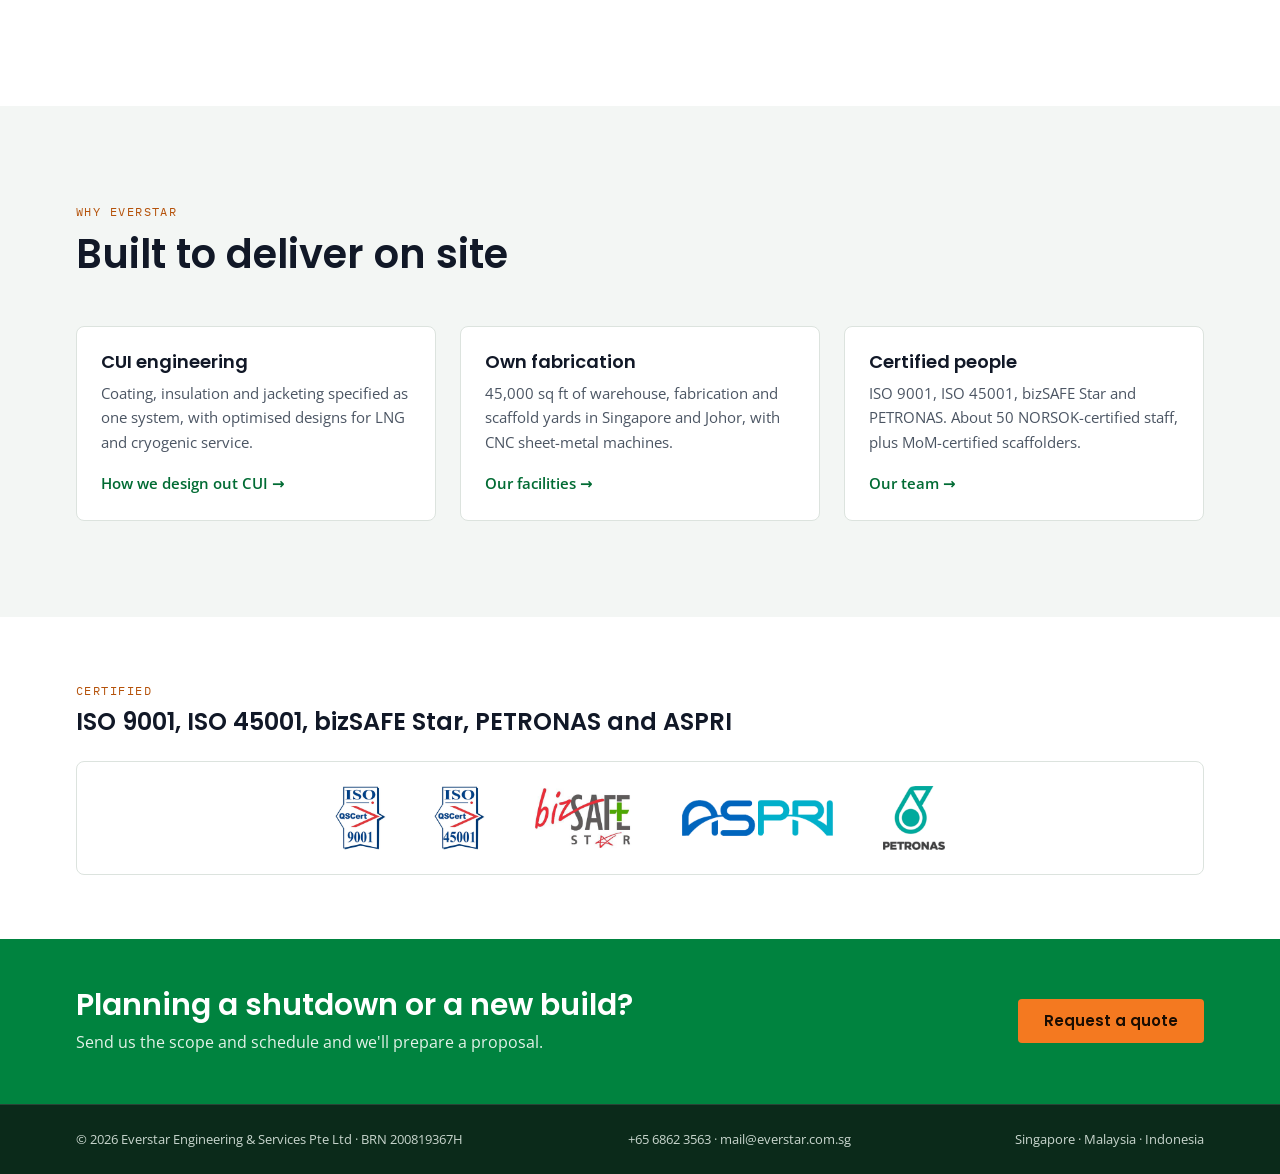
==== commit 11666467: "Add missing content from company materials - Client and shipyard logos (Home and Projects) from the " ====
--- a/index.html
+++ b/index.html
@@ -157,7 +157,7 @@
 .fact b{display:block;font-family:var(--font-display);font-size:1.5rem;font-weight:600;font-variant-numeric:tabular-nums}
 .fact span{font-size:.8125rem;color:var(--muted)}
 .plain{margin:var(--s3) 0 0;padding-left:1.1em;color:var(--muted);display:flex;flex-direction:column;gap:4px}
-.certs{display:grid;grid-template-columns:repeat(4,1fr);gap:var(--s3)}
+.certs{display:grid;grid-template-columns:repeat(5,1fr);gap:var(--s3)}
 .cert{border:1px solid var(--line);border-radius:var(--r-md);background:var(--surface);display:flex;flex-direction:column;overflow:hidden;min-width:0}
 .cert-logo{background:#FFFFFF;height:136px;display:grid;place-items:center;padding:var(--s2);border-bottom:1px solid var(--line)}
 .cert-logo img{max-height:100px;width:auto;max-width:100%;object-fit:contain}
@@ -165,7 +165,8 @@
 .cert b{font-family:var(--font-display);font-weight:600;font-size:1.0625rem}
 .cert p{font-size:.9rem;color:var(--muted)}
 .cert span{font-size:.75rem;color:var(--muted);font-family:var(--font-mono);margin-top:var(--s1)}
-@media (max-width:1000px){.certs{grid-template-columns:1fr 1fr}}
+@media (max-width:1100px){.certs{grid-template-columns:repeat(3,1fr)}}
+@media (max-width:760px){.certs{grid-template-columns:1fr 1fr}}
 /* logo strip */
 .logostrip{display:flex;flex-wrap:wrap;align-items:center;justify-content:center;gap:var(--s3) var(--s6);background:#FFFFFF;border:1px solid var(--line);border-radius:var(--r-md);padding:var(--s3)}
 .logostrip img{height:64px;width:auto}
@@ -299,6 +300,41 @@
 @media (max-width:1100px){.org-depts{grid-template-columns:repeat(3,1fr)}}
 @media (max-width:820px){.org-depts{grid-template-columns:repeat(2,1fr)}}
 @media (max-width:540px){.org-depts{grid-template-columns:1fr}}
+
+/* client logo walls */
+.clients{display:grid;grid-template-columns:repeat(auto-fill,minmax(150px,1fr));gap:var(--s2)}
+.client{background:#FFFFFF;border:1px solid var(--line);border-radius:var(--r-md);height:96px;display:grid;place-items:center;padding:var(--s2)}
+.client img{max-height:56px;max-width:100%;width:auto;height:auto;object-fit:contain}
+.clients-h{font-size:1.0625rem;font-weight:600;margin:var(--s6) 0 var(--s2)}
+.clients-h:first-child{margin-top:0}
+
+/* photos on service cards and rows */
+.svc .svc-photo{margin:calc(-1 * var(--s3)) calc(-1 * var(--s3)) 0;aspect-ratio:3/2;overflow:hidden;border-radius:var(--r-md) var(--r-md) 0 0}
+.svc .svc-photo img{width:100%;height:100%;object-fit:cover;display:block}
+.svc-row figure{margin:var(--s3) 0 0;border-radius:var(--r-md);overflow:hidden;aspect-ratio:3/2;max-width:100%}
+.svc-row figure img{width:100%;height:100%;object-fit:cover;display:block}
+
+/* CEO message */
+.ceo{display:grid;grid-template-columns:1.3fr 1fr;gap:var(--s8);align-items:start}
+.ceo > *{min-width:0}
+.ceo blockquote{margin:var(--s3) 0 0;padding:0;font-size:1.0625rem;color:var(--text);display:flex;flex-direction:column;gap:var(--s2)}
+.ceo blockquote p{max-width:62ch}
+.ceo .sign{display:flex;align-items:center;gap:var(--s2);margin-top:var(--s3)}
+.ceo .sign b{font-family:var(--font-display);display:block}
+.ceo .sign span{font-size:.875rem;color:var(--muted)}
+.principles{list-style:none;margin:0;padding:0;display:flex;flex-direction:column;gap:var(--s2);counter-reset:pr}
+.principles li{counter-increment:pr;display:grid;grid-template-columns:48px 1fr;gap:var(--s2);align-items:center;background:var(--surface);border:1px solid var(--line);border-radius:var(--r-md);padding:var(--s2)}
+.principles li::before{content:counter(pr);display:grid;place-items:center;width:48px;height:48px;border-radius:var(--r-sm);background:var(--green);color:#fff;font-family:var(--font-display);font-weight:600;font-size:1.25rem}
+.principles b{font-family:var(--font-display);font-weight:600}
+@media (max-width:900px){.ceo{grid-template-columns:1fr;gap:var(--s6)}}
+
+/* facility machines */
+.machines{display:grid;grid-template-columns:1fr 1fr;gap:var(--s3);margin-top:var(--s4)}
+.machines figure{margin:0;background:#FFFFFF;border:1px solid var(--line);border-radius:var(--r-md);padding:var(--s2);display:flex;flex-direction:column;gap:var(--s1)}
+.machines img{width:100%;height:180px;object-fit:contain}
+.machines figcaption{font-size:.8125rem;color:#4B5563}
+@media (max-width:600px){.machines{grid-template-columns:1fr}}
+.co-logo{height:36px;width:auto;align-self:flex-start;margin-bottom:var(--s1);background:#FFFFFF;padding:4px 8px;border-radius:var(--r-sm)}
 </style>
 </head>
 <body>
@@ -355,31 +391,31 @@
     </div>
     <div class="services">
       <a class="svc" href="services.html#insulation" style="text-decoration:none">
-        <svg class="ico" viewBox="0 0 48 48" fill="none" stroke="currentColor" stroke-width="2.5" aria-hidden="true"><circle cx="24" cy="24" r="20"/><circle cx="24" cy="24" r="13" stroke-dasharray="3 3"/><circle cx="24" cy="24" r="7"/></svg>
+        <div class="svc-photo"><img src="img/photos/insulation.jpg" alt="Insulated vessel and piping" width="420" height="280" loading="lazy"></div>
         <h3>Insulation</h3>
         <p>Fabrication and installation of insulation systems for hot, cold and cryogenic service.</p>
-        <ul><li>Thermal and acoustic</li><li>Cryogenic and LNG</li><li>Fire-rated and personnel protection</li></ul>
+        <ul><li>Thermal and acoustic</li><li>Cryogenic and LNG</li><li>Fire-rated and personnel protection</li><li>Refractory works</li></ul>
       </a>
       <a class="svc" href="services.html#coating" style="text-decoration:none">
-        <svg class="ico" viewBox="0 0 48 48" fill="none" stroke="currentColor" stroke-width="2.5" aria-hidden="true"><rect x="6" y="10" width="36" height="28" rx="2"/><path d="M6 20h36M6 29h36"/><path d="M14 10v-4M34 10v-4"/></svg>
+        <div class="svc-photo"><img src="img/photos/coating.jpg" alt="Surface preparation before coating" width="420" height="280" loading="lazy"></div>
         <h3>Surface treatment &amp; coating</h3>
         <p>On-site surface preparation, protective coating and inspection to stop corrosion at the source.</p>
         <ul><li>Blasting and surface preparation</li><li>Protective coating systems</li><li>SSPC-qualified inspection</li></ul>
       </a>
       <a class="svc" href="services.html#access" style="text-decoration:none">
-        <svg class="ico" viewBox="0 0 48 48" fill="none" stroke="currentColor" stroke-width="2.5" aria-hidden="true"><path d="M10 4v40M38 4v40M10 14h28M10 26h28M10 38h28M10 14l28 12M10 26l28 12"/></svg>
+        <div class="svc-photo"><img src="img/photos/scaffolding.jpg" alt="Scaffolding around insulated piping" width="420" height="280" loading="lazy"></div>
         <h3>Access &amp; scaffolding</h3>
         <p>Scaffolding planned around insulation and coating work, so access is ready when the trades need it.</p>
         <ul><li>MoM-certified scaffolders</li><li>15,000 sq ft scaffold yard</li><li>Plant shutdowns and maintenance</li></ul>
       </a>
       <a class="svc" href="services.html#pfp" style="text-decoration:none">
-        <svg class="ico" viewBox="0 0 48 48" fill="none" stroke="currentColor" stroke-width="2.5" aria-hidden="true"><path d="M8 40V12h6v28M8 12h32M8 40h32M34 12v28"/><path d="M24 34c-4 0-6-3-6-6 0-4 4-6 4-10 3 2 8 5 8 10 0 3-2 6-6 6z"/></svg>
+        <div class="svc-photo"><img src="img/photos/fire-protection.jpg" alt="Fire protection on offshore piping" width="420" height="280" loading="lazy"></div>
         <h3>Passive fire protection</h3>
         <p>Approved applicator for leading PFP manufacturers on structural steel and equipment.</p>
         <ul><li>Intumescent PFP</li><li>Cementitious PFP</li><li>Onshore and offshore</li></ul>
       </a>
     </div>
-    <a class="more" href="services.html">All services and CUI engineering →</a>
+    <a class="more" href="services.html">All services, refractory and engineering →</a>
   </div>
 </section>
 
@@ -394,7 +430,7 @@
         <div class="in">
           <h3>Process &amp; onshore</h3>
           <p>Projects and maintenance for Shell, ExxonMobil, BASF, GSK and other plant owners, directly or through EPC contractors.</p>
-          <ul class="chips"><li>Oil &amp; gas</li><li>Petrochemical</li><li>LNG terminals</li><li>Power</li><li>Pharmaceutical</li><li>Semiconductor</li></ul>
+          <ul class="chips"><li>Oil &amp; gas</li><li>Petrochemical</li><li>LNG terminals</li><li>Power</li><li>Pharmaceutical</li><li>Semiconductor</li><li>Environmental management</li></ul>
           <a class="btn ghost" href="projects.html#onshore" style="align-self:flex-start">Onshore projects</a>
         </div>
       </article>
@@ -410,7 +446,32 @@
   </div>
 </section>
 
-<section class="band" aria-labelledby="why-h">
+<section class="band" aria-labelledby="cl-h">
+  <div class="wrap">
+    <div class="head">
+      <div class="eyebrow">Clients</div>
+      <h2 class="h2" id="cl-h">Trusted by plant owners, operators and shipyards</h2>
+      <p class="lede">We work for these companies directly and through their EPC contractors and shipyards.</p>
+    </div>
+    <div class="clients">
+      <div class="client"><img src="img/clients/exxonmobil.png" alt="ExxonMobil" loading="lazy"></div>
+      <div class="client"><img src="img/clients/shell.png" alt="Shell" loading="lazy"></div>
+      <div class="client"><img src="img/clients/totalenergies.png" alt="TotalEnergies" loading="lazy"></div>
+      <div class="client"><img src="img/clients/linde.png" alt="Linde" loading="lazy"></div>
+      <div class="client"><img src="img/clients/gsk.png" alt="GSK" loading="lazy"></div>
+      <div class="client"><img src="img/clients/sembcorp.png" alt="Sembcorp" loading="lazy"></div>
+      <div class="client"><img src="img/clients/seatrium.png" alt="Seatrium" loading="lazy"></div>
+      <div class="client"><img src="img/clients/equinor.png" alt="Equinor" loading="lazy"></div>
+      <div class="client"><img src="img/clients/petronas.png" alt="PETRONAS" loading="lazy"></div>
+      <div class="client"><img src="img/clients/sbm-offshore.png" alt="SBM Offshore" loading="lazy"></div>
+      <div class="client"><img src="img/clients/modec.png" alt="MODEC" loading="lazy"></div>
+      <div class="client"><img src="img/clients/golar-lng.png" alt="Golar LNG" loading="lazy"></div>
+    </div>
+    <a class="more" href="projects.html#clients">See all clients and projects →</a>
+  </div>
+</section>
+
+<section class="band alt" aria-labelledby="why-h">
   <div class="wrap">
     <div class="head">
       <div class="eyebrow">Why Everstar</div>
@@ -419,22 +480,23 @@
     <div class="teasers">
       <a class="teaser" href="services.html#cui"><h3>CUI engineering</h3><p>Coating, insulation and jacketing specified as one system, with optimised designs for LNG and cryogenic service.</p><span class="go">How we design out CUI →</span></a>
       <a class="teaser" href="about.html#facilities"><h3>Own fabrication</h3><p>45,000 sq ft of warehouse, fabrication and scaffold yards in Singapore and Johor, with CNC sheet-metal machines.</p><span class="go">Our facilities →</span></a>
-      <a class="teaser" href="about.html#team"><h3>Certified people</h3><p>ISO 9001, ISO 45001 and bizSAFE Star. About 50 NORSOK-certified staff, plus MoM-certified scaffolders.</p><span class="go">Our team →</span></a>
-    </div>
-  </div>
-</section>
-
-<section class="band alt" aria-labelledby="cert-h" style="padding-block:var(--s8)">
+      <a class="teaser" href="about.html#team"><h3>Certified people</h3><p>ISO 9001, ISO 45001, bizSAFE Star and PETRONAS. About 50 NORSOK-certified staff, plus MoM-certified scaffolders.</p><span class="go">Our team →</span></a>
+    </div>
+  </div>
+</section>
+
+<section class="band" aria-labelledby="cert-h" style="padding-block:var(--s8)">
   <div class="wrap">
     <div class="head" style="margin-bottom:var(--s3)">
       <div class="eyebrow">Certified</div>
-      <h2 class="h2" id="cert-h" style="font-size:1.5rem">ISO 9001, ISO 45001, bizSAFE Star and ASPRI member</h2>
+      <h2 class="h2" id="cert-h" style="font-size:1.5rem">ISO 9001, ISO 45001, bizSAFE Star, PETRONAS and ASPRI</h2>
     </div>
     <a class="logostrip" href="about.html#certifications" aria-label="View our certifications">
       <img src="img/certs/iso-9001.png" alt="ISO 9001" width="160" height="200">
       <img src="img/certs/iso-45001.png" alt="ISO 45001" width="160" height="200">
       <img src="img/certs/bizsafe-star.png" alt="bizSAFE Star" width="308" height="200">
       <img class="wide" src="img/certs/aspri.png" alt="ASPRI" width="465" height="120">
+      <img src="img/certs/petronas.png" alt="PETRONAS" width="196" height="200">
     </a>
   </div>
 </section>
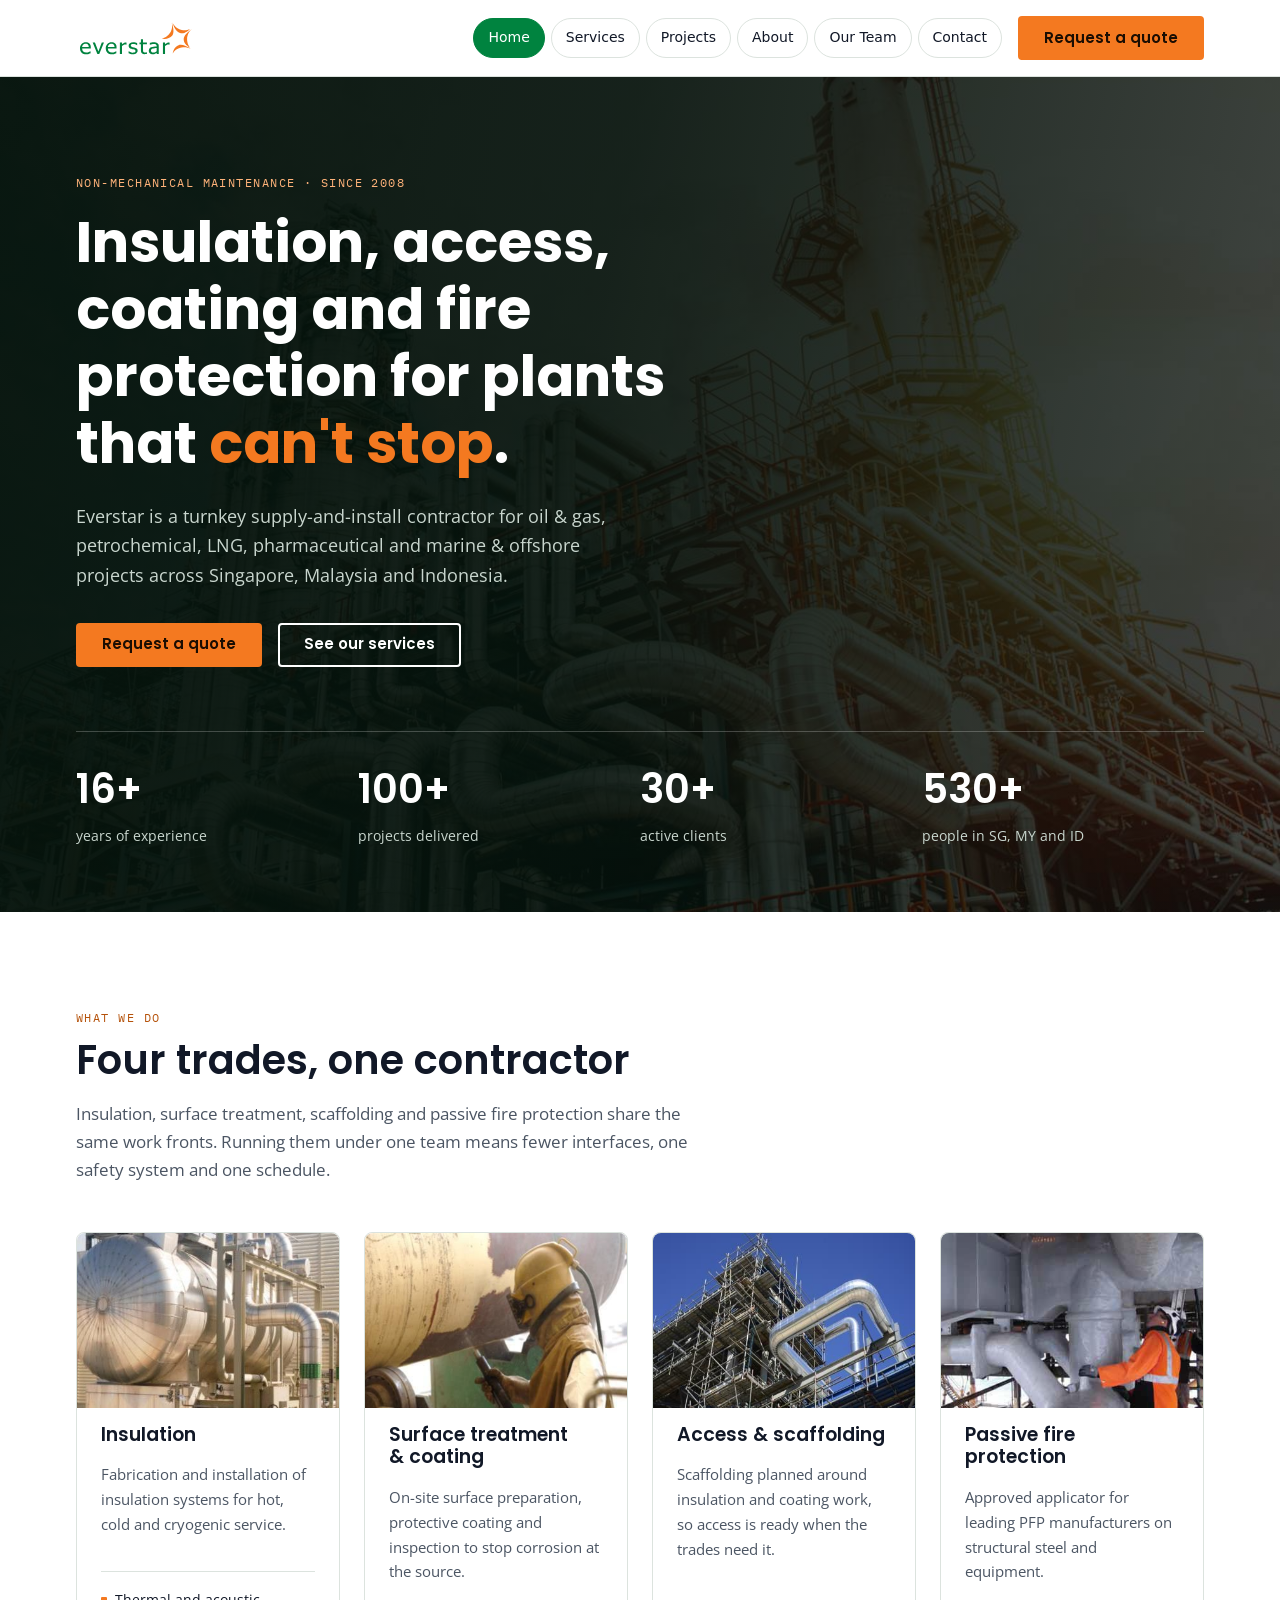
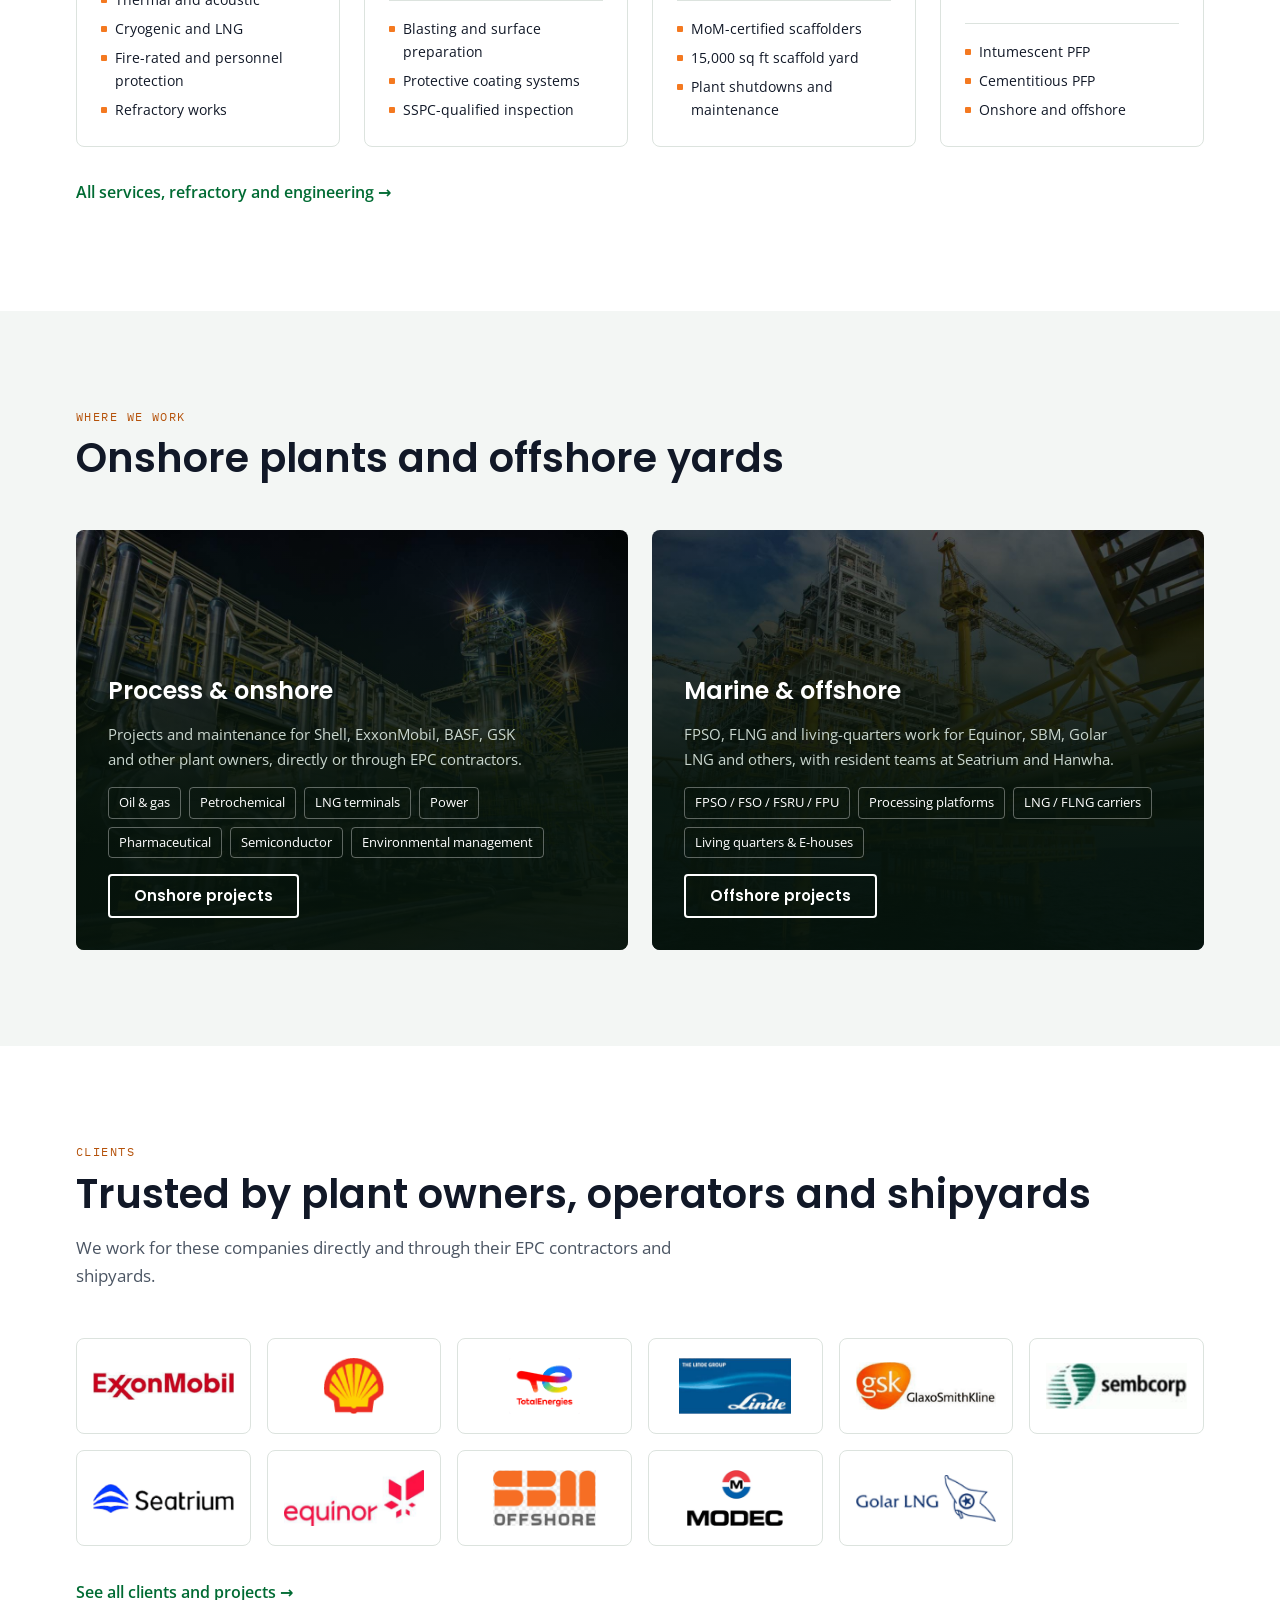
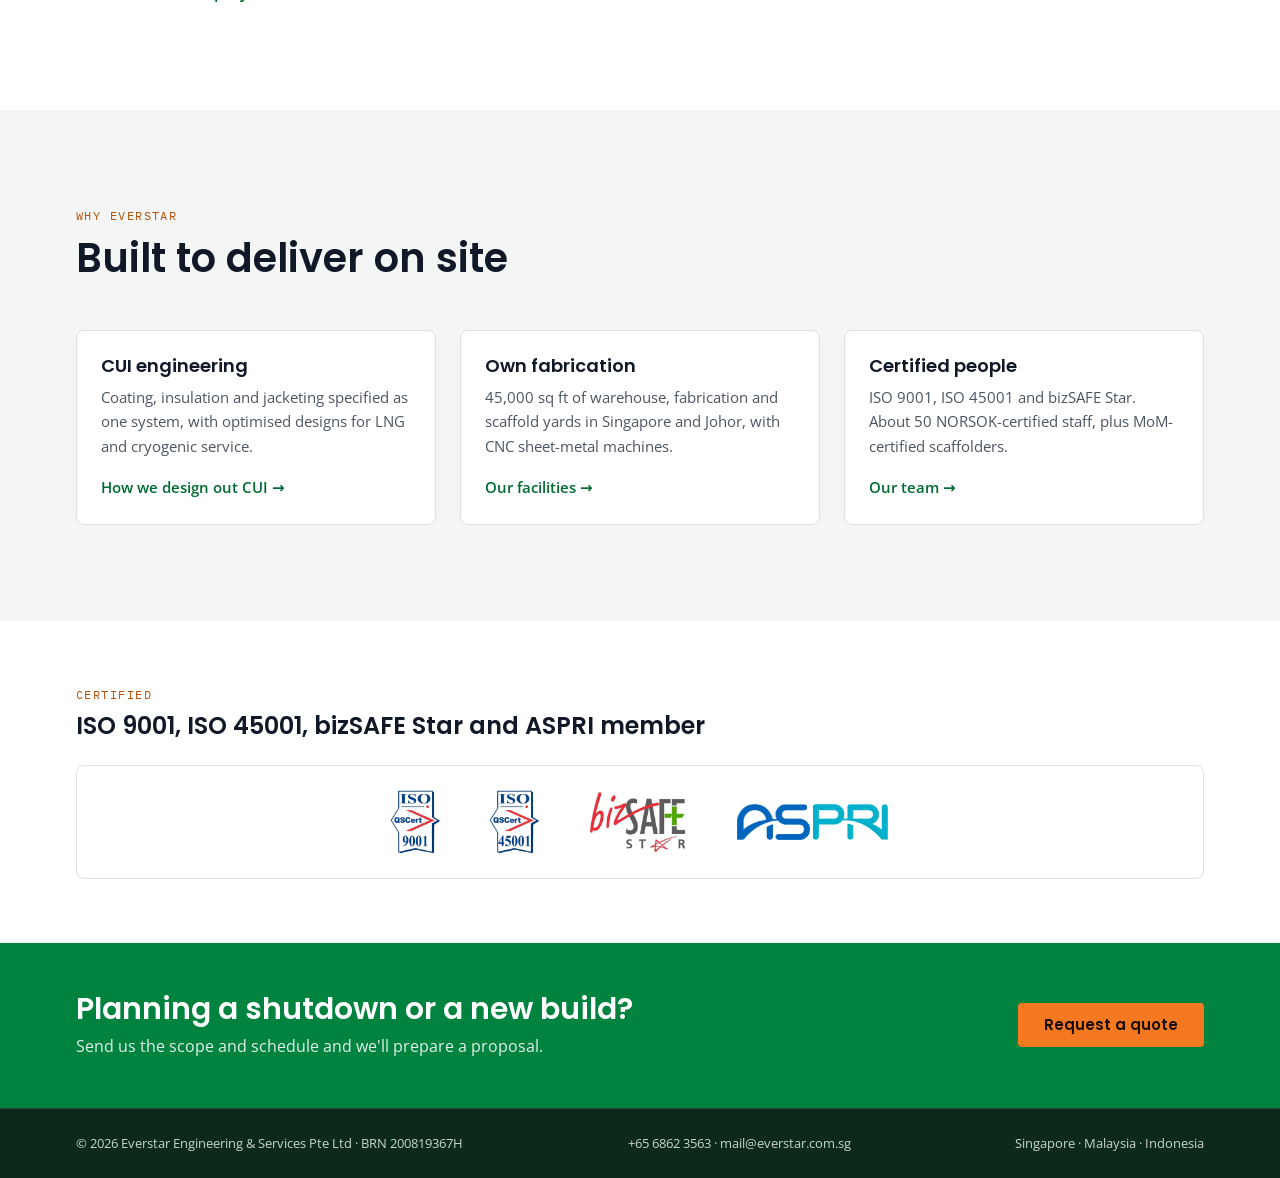
==== commit 648f29a0: "Menu buttons with Home, better page titles, PETRONAS licence wording - Add Home to the menu; menu li" ====
--- a/index.html
+++ b/index.html
@@ -3,7 +3,12 @@
 <head>
 <meta charset="utf-8">
 <meta name="viewport" content="width=device-width, initial-scale=1, viewport-fit=cover">
-<title>Everstar Engineering &amp; Services</title>
+<title>Everstar Engineering &amp; Services | Insulation, Scaffolding, Coating &amp; Fire Protection</title>
+<meta name="description" content="Singapore contractor since 2008 for insulation, access and scaffolding, surface treatment and coating, passive fire protection and refractory works for onshore plants and offshore projects.">
+<meta property="og:title" content="Everstar Engineering &amp; Services | Insulation, Scaffolding, Coating &amp; Fire Protection">
+<meta property="og:description" content="Singapore contractor since 2008 for insulation, access and scaffolding, surface treatment and coating, passive fire protection and refractory works for onshore plants and offshore projects.">
+<meta property="og:type" content="website">
+<link rel="icon" href="img/favicon.svg" type="image/svg+xml">
 <meta name="claude:viewport-fit-sides" content="cover">
 <link rel="preconnect" href="https://fonts.googleapis.com">
 <link rel="preconnect" href="https://fonts.gstatic.com" crossorigin>
@@ -57,12 +62,13 @@
 /* header */
 body::before{content:"";position:fixed;inset:0 0 auto;height:env(safe-area-inset-top,0px);z-index:10;background:var(--bg)}
 header.site{position:sticky;top:env(safe-area-inset-top,0px);z-index:9;background:var(--bg);border-bottom:1px solid var(--line)}
-header.site .wrap{display:flex;align-items:center;gap:var(--s3);min-height:72px}
+header.site .wrap{display:flex;align-items:center;gap:var(--s2);min-height:76px}
 .logo{display:block;flex:none}
 .logo img{height:40px;width:auto;display:block}
-nav.main{display:flex;gap:var(--s3);margin-left:auto;flex-wrap:wrap}
-nav.main a{text-decoration:none;font-weight:600;font-size:.9375rem;color:var(--text);padding-block:var(--s1)}
-nav.main a:hover{color:var(--green-ink)}
+nav.main{display:flex;gap:6px;margin-left:auto;align-items:center}
+.nav-btn{display:inline-flex;align-items:center;justify-content:center;min-height:40px;padding:0 14px;border-radius:999px;border:1px solid var(--line);background:var(--surface);color:var(--text);font-family:var(--font-display);font-weight:500;font-size:.875rem;text-decoration:none;white-space:nowrap;transition:background-color .15s,border-color .15s,color .15s}
+.nav-btn:hover{border-color:var(--green);color:var(--green-ink);background:var(--bg-alt)}
+.nav-btn:active{transform:translateY(1px)}
 .btn{display:inline-flex;align-items:center;justify-content:center;gap:var(--s1);min-height:44px;padding:0 var(--s3);border-radius:var(--r-sm);font-family:var(--font-display);font-weight:600;font-size:.9375rem;text-decoration:none;border:2px solid transparent;cursor:pointer}
 .btn.primary{background:var(--orange);color:#1A0D02}
 .btn.primary:hover{background:#FF8A33}
@@ -70,15 +76,14 @@
 .btn.ghost:hover{background:rgba(255,255,255,.1)}
 .btn.green{background:var(--green);color:#fff}
 .btn.green:hover{background:var(--green-ink)}
-nav.main a[aria-current="page"]{color:var(--green-ink);box-shadow:inset 0 -3px 0 var(--orange)}
+.nav-btn[aria-current="page"]{background:var(--green);border-color:var(--green);color:#FFFFFF}
+.nav-btn[aria-current="page"]:hover{background:var(--green-ink);border-color:var(--green-ink);color:#FFFFFF}
 details.menu{display:none;position:relative}
-details.menu summary{list-style:none;cursor:pointer;min-height:44px;min-width:44px;display:grid;place-items:center;border:1px solid var(--line);border-radius:var(--r-sm);font-weight:600;font-size:.875rem;padding:0 12px}
+details.menu summary{list-style:none;cursor:pointer;min-height:44px;min-width:44px;display:grid;place-items:center;border:1px solid var(--line);border-radius:999px;font-family:var(--font-display);font-weight:500;font-size:.875rem;padding:0 16px;background:var(--surface)}
 details.menu summary::-webkit-details-marker{display:none}
-details.menu nav{position:absolute;right:0;top:calc(100% + 8px);background:var(--surface);border:1px solid var(--line);border-radius:var(--r-md);box-shadow:0 12px 32px rgba(0,0,0,.18);display:flex;flex-direction:column;min-width:220px;padding:var(--s1)}
-details.menu nav a{text-decoration:none;padding:12px var(--s2);font-weight:600;border-radius:var(--r-sm)}
-details.menu nav a:hover{background:var(--bg-alt)}
-details.menu nav a[aria-current="page"]{color:var(--green-ink)}
-@media (max-width:900px){nav.main{display:none} details.menu{display:block;margin-left:auto}}
+details.menu nav{position:absolute;right:0;top:calc(100% + 8px);background:var(--surface);border:1px solid var(--line);border-radius:var(--r-md);box-shadow:0 12px 32px rgba(0,0,0,.18);display:flex;flex-direction:column;gap:6px;min-width:220px;padding:var(--s1)}
+details.menu nav .nav-btn{justify-content:flex-start;min-height:44px;padding:0 var(--s2)}
+@media (max-width:1080px){nav.main{display:none} details.menu{display:block;margin-left:auto}}
 @media (max-width:480px){header.site .btn.primary{display:none}}
 
 /* hero */
@@ -342,21 +347,22 @@
   <div class="wrap">
     <a class="logo" href="index.html" aria-label="Everstar home"><img src="img/logo.svg" alt="everstar" width="117" height="40"></a>
     <nav class="main" aria-label="Main">
-      <a href="services.html">Services</a>
-      <a href="projects.html">Projects</a>
-      <a href="about.html">About</a>
-      <a href="team.html">Our Team</a>
-      <a href="contact.html">Contact</a>
+      <a class="nav-btn" href="index.html" aria-current="page">Home</a>
+      <a class="nav-btn" href="services.html">Services</a>
+      <a class="nav-btn" href="projects.html">Projects</a>
+      <a class="nav-btn" href="about.html">About</a>
+      <a class="nav-btn" href="team.html">Our Team</a>
+      <a class="nav-btn" href="contact.html">Contact</a>
     </nav>
     <details class="menu">
       <summary aria-label="Open menu">Menu</summary>
       <nav aria-label="Main (mobile)">
-      <a href="index.html" aria-current="page">Home</a>
-      <a href="services.html">Services</a>
-      <a href="projects.html">Projects</a>
-      <a href="about.html">About</a>
-      <a href="team.html">Our Team</a>
-      <a href="contact.html">Contact</a>
+      <a class="nav-btn" href="index.html" aria-current="page">Home</a>
+      <a class="nav-btn" href="services.html">Services</a>
+      <a class="nav-btn" href="projects.html">Projects</a>
+      <a class="nav-btn" href="about.html">About</a>
+      <a class="nav-btn" href="team.html">Our Team</a>
+      <a class="nav-btn" href="contact.html">Contact</a>
       </nav>
     </details>
     <a class="btn primary" href="contact.html">Request a quote</a>
@@ -462,7 +468,6 @@
       <div class="client"><img src="img/clients/sembcorp.png" alt="Sembcorp" loading="lazy"></div>
       <div class="client"><img src="img/clients/seatrium.png" alt="Seatrium" loading="lazy"></div>
       <div class="client"><img src="img/clients/equinor.png" alt="Equinor" loading="lazy"></div>
-      <div class="client"><img src="img/clients/petronas.png" alt="PETRONAS" loading="lazy"></div>
       <div class="client"><img src="img/clients/sbm-offshore.png" alt="SBM Offshore" loading="lazy"></div>
       <div class="client"><img src="img/clients/modec.png" alt="MODEC" loading="lazy"></div>
       <div class="client"><img src="img/clients/golar-lng.png" alt="Golar LNG" loading="lazy"></div>
@@ -480,7 +485,7 @@
     <div class="teasers">
       <a class="teaser" href="services.html#cui"><h3>CUI engineering</h3><p>Coating, insulation and jacketing specified as one system, with optimised designs for LNG and cryogenic service.</p><span class="go">How we design out CUI →</span></a>
       <a class="teaser" href="about.html#facilities"><h3>Own fabrication</h3><p>45,000 sq ft of warehouse, fabrication and scaffold yards in Singapore and Johor, with CNC sheet-metal machines.</p><span class="go">Our facilities →</span></a>
-      <a class="teaser" href="about.html#team"><h3>Certified people</h3><p>ISO 9001, ISO 45001, bizSAFE Star and PETRONAS. About 50 NORSOK-certified staff, plus MoM-certified scaffolders.</p><span class="go">Our team →</span></a>
+      <a class="teaser" href="about.html#team"><h3>Certified people</h3><p>ISO 9001, ISO 45001 and bizSAFE Star. About 50 NORSOK-certified staff, plus MoM-certified scaffolders.</p><span class="go">Our team →</span></a>
     </div>
   </div>
 </section>
@@ -489,14 +494,13 @@
   <div class="wrap">
     <div class="head" style="margin-bottom:var(--s3)">
       <div class="eyebrow">Certified</div>
-      <h2 class="h2" id="cert-h" style="font-size:1.5rem">ISO 9001, ISO 45001, bizSAFE Star, PETRONAS and ASPRI</h2>
+      <h2 class="h2" id="cert-h" style="font-size:1.5rem">ISO 9001, ISO 45001, bizSAFE Star and ASPRI member</h2>
     </div>
     <a class="logostrip" href="about.html#certifications" aria-label="View our certifications">
       <img src="img/certs/iso-9001.png" alt="ISO 9001" width="160" height="200">
       <img src="img/certs/iso-45001.png" alt="ISO 45001" width="160" height="200">
       <img src="img/certs/bizsafe-star.png" alt="bizSAFE Star" width="308" height="200">
       <img class="wide" src="img/certs/aspri.png" alt="ASPRI" width="465" height="120">
-      <img src="img/certs/petronas.png" alt="PETRONAS" width="196" height="200">
     </a>
   </div>
 </section>
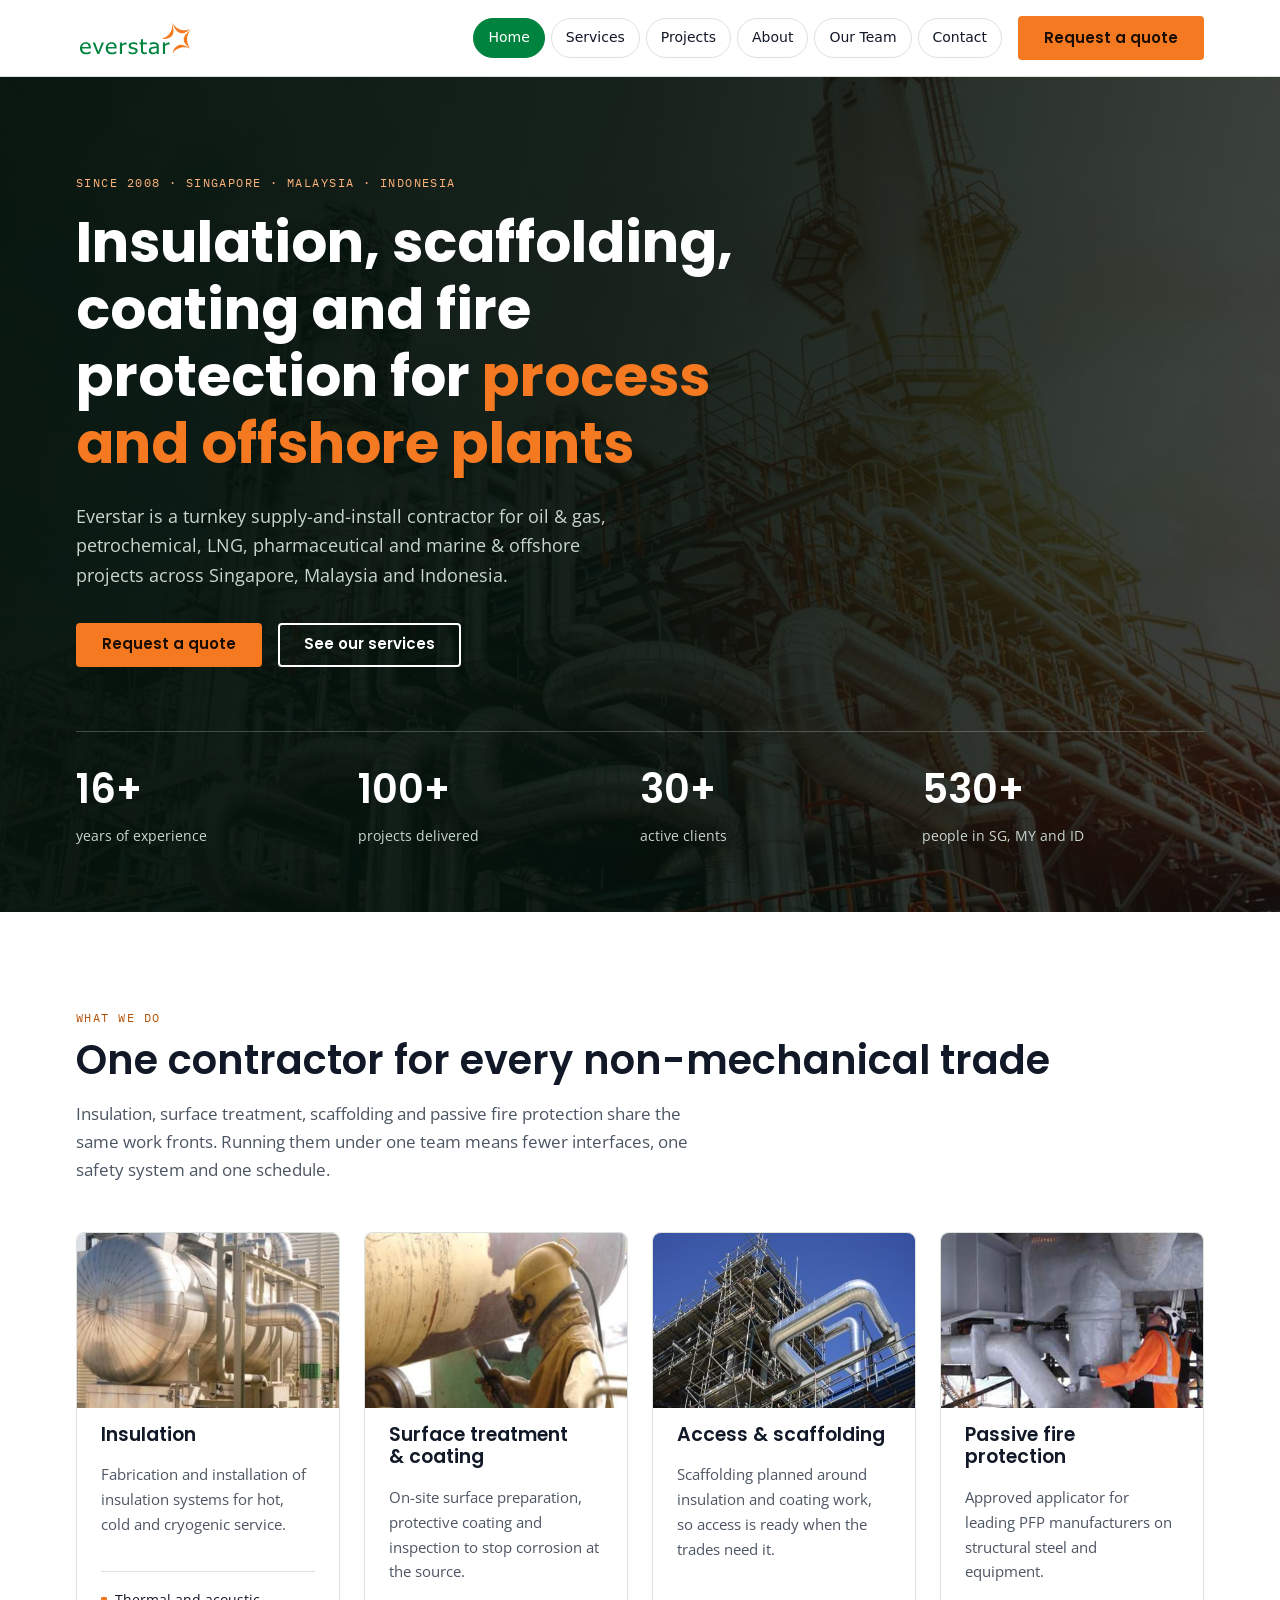
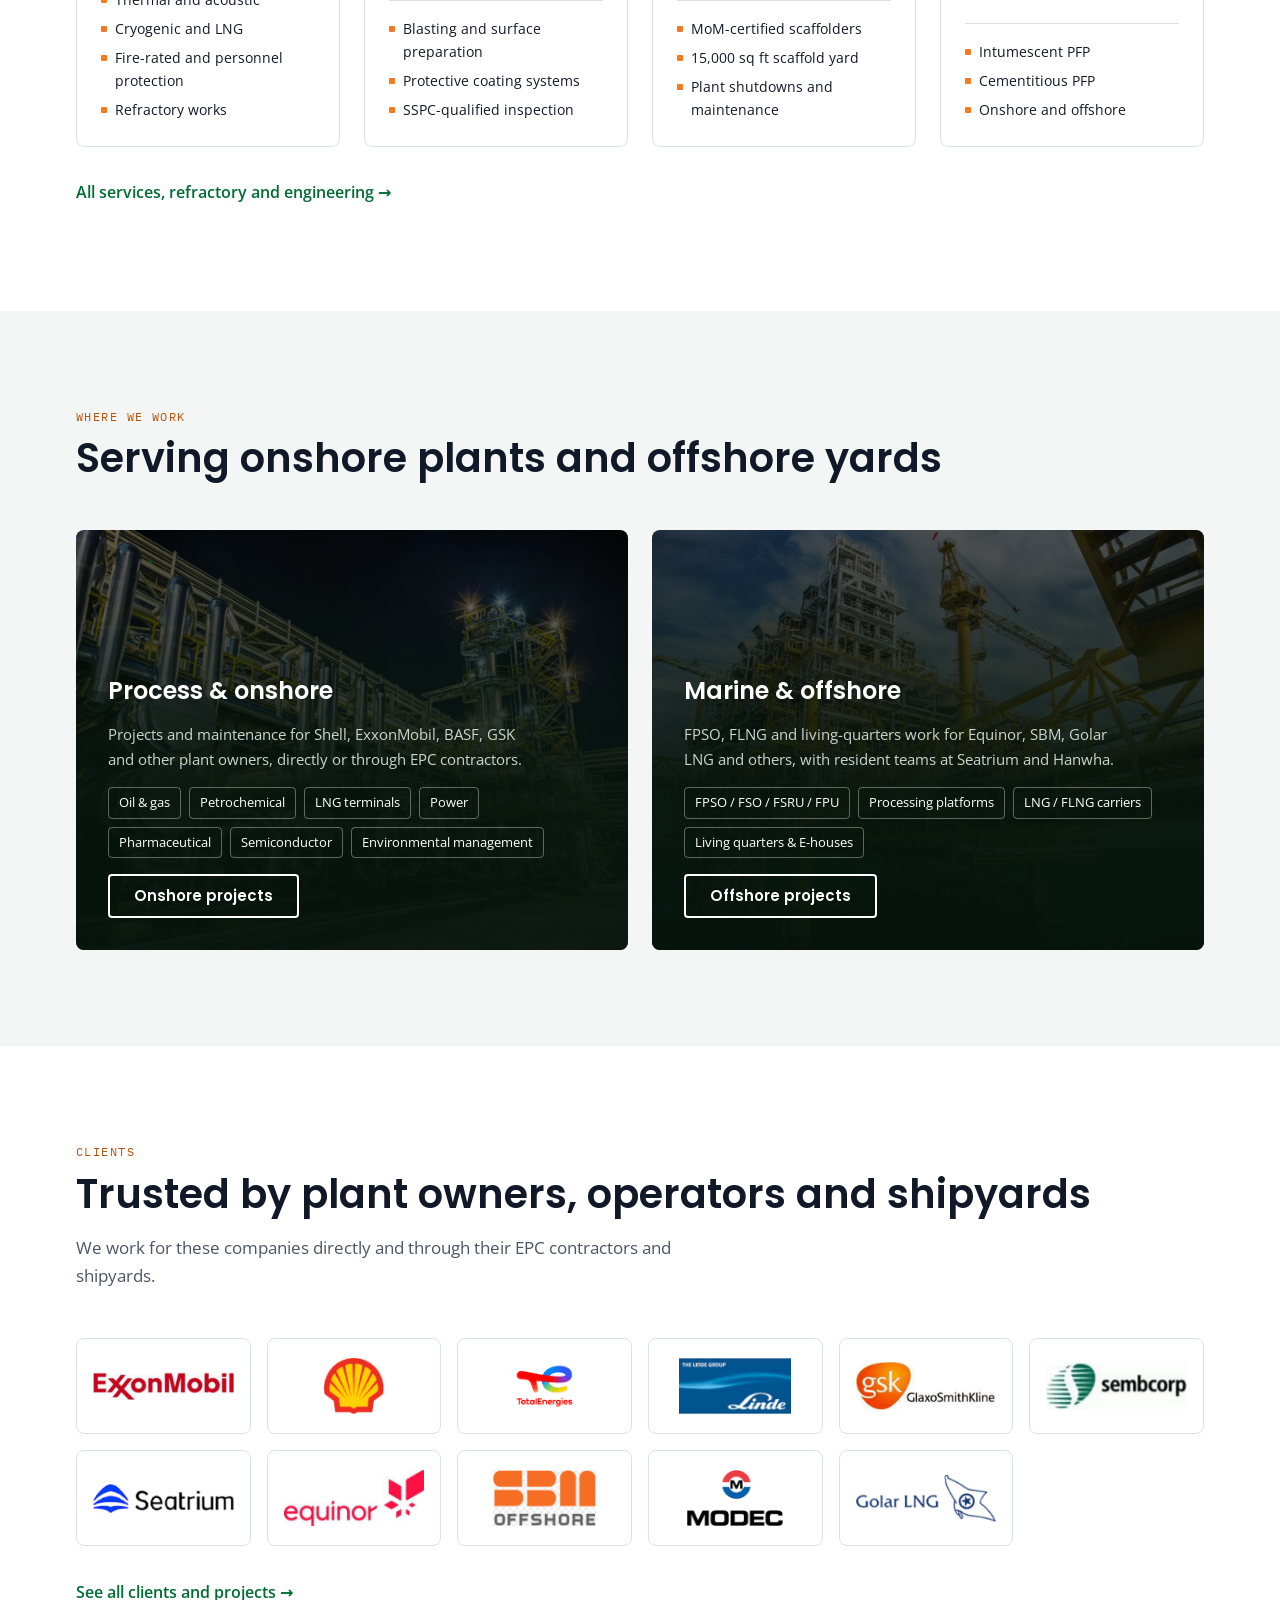
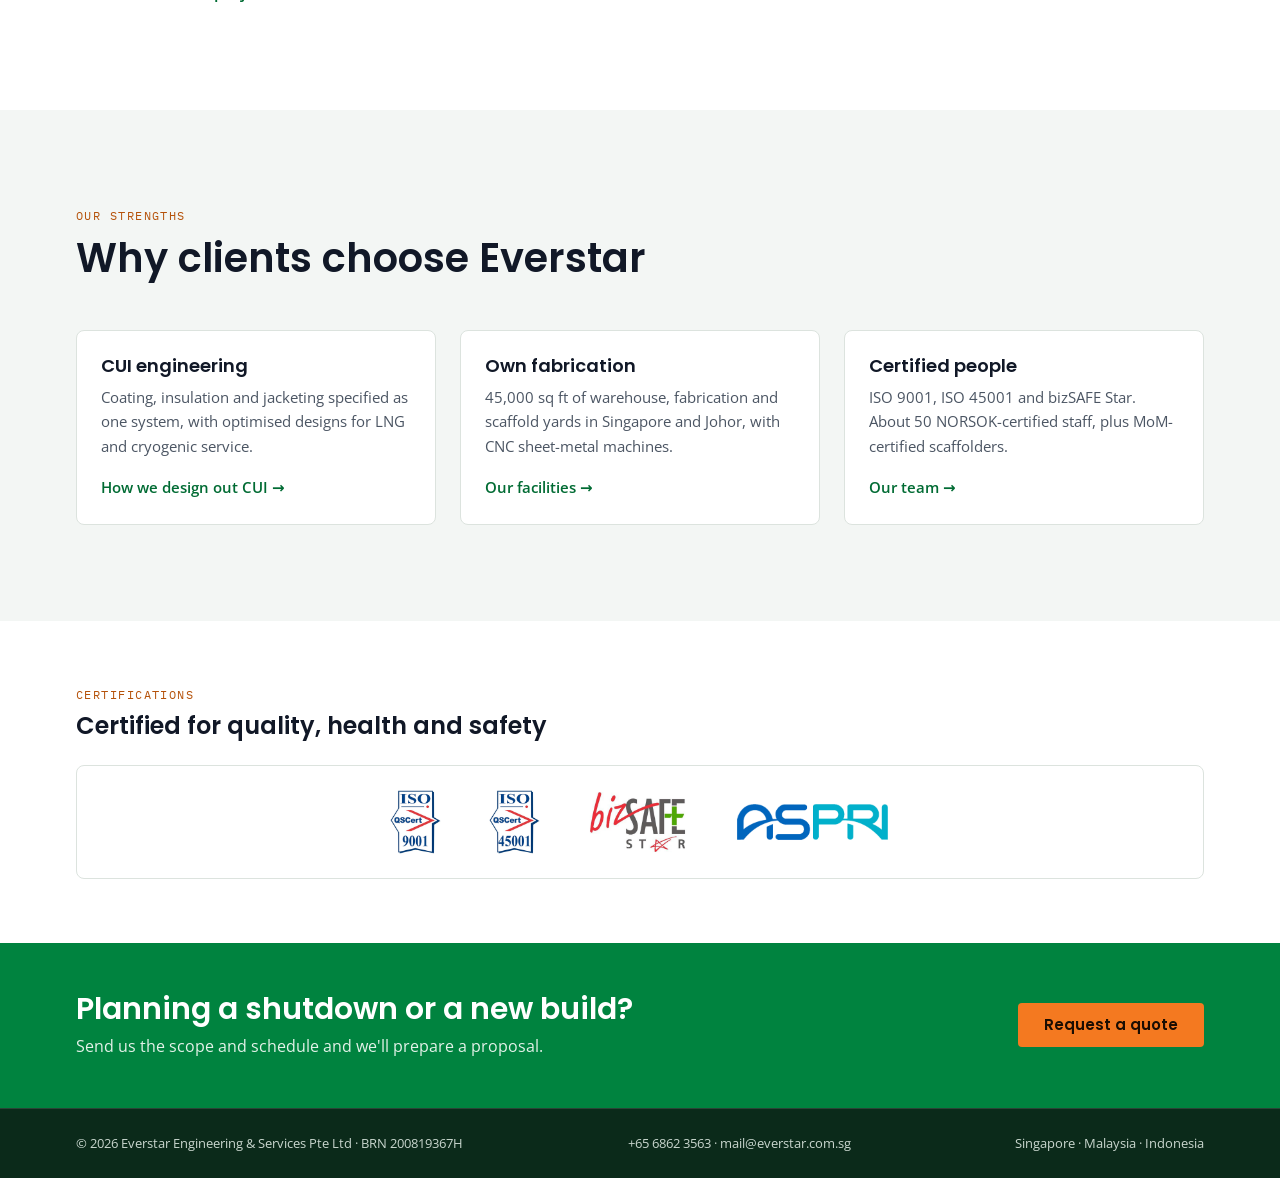
==== commit c4cc5693: "Clearer page headings Page banners now lead with the page name (Our Services, Projects & Clients, Ab" ====
--- a/index.html
+++ b/index.html
@@ -224,11 +224,16 @@
 /* sub-page banner */
 .pagehead{position:relative;color:var(--on-dark);background:#0B2A1A center/cover no-repeat}
 .pagehead::before{content:"";position:absolute;inset:0;background:linear-gradient(100deg,rgba(6,20,12,.95) 0%,rgba(6,20,12,.8) 55%,rgba(6,20,12,.45) 100%)}
-.pagehead .wrap{position:relative;padding-block:var(--s8)}
-.pagehead h1{font-size:clamp(2rem,4.4vw,3rem);font-weight:700;margin-top:var(--s1);max-width:22ch}
-.pagehead p{color:var(--on-dark-muted);max-width:60ch;margin-top:var(--s2);font-size:1.0625rem}
+.pagehead .wrap{position:relative;padding-block:var(--s8) var(--s6)}
+.pagehead h1{font-size:clamp(2.5rem,6vw,4rem);font-weight:700;line-height:1.05;letter-spacing:-.01em;margin-top:var(--s1)}
+.pagehead h1::after{content:"";display:block;width:56px;height:4px;border-radius:2px;background:var(--orange);margin-top:var(--s3)}
+.pagehead .tagline{font-family:var(--font-display);font-weight:500;font-size:clamp(1.25rem,2.4vw,1.625rem);line-height:1.35;color:#FFFFFF;max-width:34ch;margin-top:var(--s3);text-wrap:balance}
+.pagehead .desc{color:var(--on-dark-muted);max-width:60ch;margin-top:var(--s2);font-size:1.0625rem}
 .pagehead .eyebrow{color:#FFB37A}
-.crumb{font-size:.8125rem;color:var(--on-dark-muted);margin-bottom:var(--s2)}
+.jump{display:flex;flex-wrap:wrap;gap:var(--s1);margin-top:var(--s4)}
+.jump a{display:inline-flex;align-items:center;min-height:40px;padding:0 14px;border-radius:999px;border:1px solid rgba(255,255,255,.35);color:#FFFFFF;text-decoration:none;font-family:var(--font-display);font-weight:500;font-size:.875rem;background:rgba(255,255,255,.06)}
+.jump a:hover{background:rgba(255,255,255,.16);border-color:#FFFFFF}
+.crumb{font-size:.8125rem;color:var(--on-dark-muted);margin-bottom:var(--s3)}
 .crumb a{color:#fff}
 
 /* service detail rows */
@@ -340,6 +345,9 @@
 .machines figcaption{font-size:.8125rem;color:#4B5563}
 @media (max-width:600px){.machines{grid-template-columns:1fr}}
 .co-logo{height:36px;width:auto;align-self:flex-start;margin-bottom:var(--s1);background:#FFFFFF;padding:4px 8px;border-radius:var(--r-sm)}
+
+/* keep anchored sections clear of the sticky header */
+section[id],article[id]{scroll-margin-top:calc(84px + env(safe-area-inset-top,0px))}
 </style>
 </head>
 <body>
@@ -372,8 +380,8 @@
 <main id="top">
 <section class="hero" aria-labelledby="hero-h">
   <div class="wrap">
-    <div class="eyebrow">Non-mechanical maintenance · Since 2008</div>
-    <h1 id="hero-h">Insulation, access, coating and fire protection for plants that <em>can't stop</em>.</h1>
+    <div class="eyebrow">Since 2008 · Singapore · Malaysia · Indonesia</div>
+    <h1 id="hero-h">Insulation, scaffolding, coating and fire protection for <em>process and offshore plants</em></h1>
     <p class="sub">Everstar is a turnkey supply-and-install contractor for oil &amp; gas, petrochemical, LNG, pharmaceutical and marine &amp; offshore projects across Singapore, Malaysia and Indonesia.</p>
     <div class="cta-row">
       <a class="btn primary" href="contact.html">Request a quote</a>
@@ -392,7 +400,7 @@
   <div class="wrap">
     <div class="head">
       <div class="eyebrow">What we do</div>
-      <h2 class="h2" id="svc-h">Four trades, one contractor</h2>
+      <h2 class="h2" id="svc-h">One contractor for every non-mechanical trade</h2>
       <p class="lede">Insulation, surface treatment, scaffolding and passive fire protection share the same work fronts. Running them under one team means fewer interfaces, one safety system and one schedule.</p>
     </div>
     <div class="services">
@@ -429,7 +437,7 @@
   <div class="wrap">
     <div class="head">
       <div class="eyebrow">Where we work</div>
-      <h2 class="h2" id="sec-h">Onshore plants and offshore yards</h2>
+      <h2 class="h2" id="sec-h">Serving onshore plants and offshore yards</h2>
     </div>
     <div class="sectors">
       <article class="sector on">
@@ -479,8 +487,8 @@
 <section class="band alt" aria-labelledby="why-h">
   <div class="wrap">
     <div class="head">
-      <div class="eyebrow">Why Everstar</div>
-      <h2 class="h2" id="why-h">Built to deliver on site</h2>
+      <div class="eyebrow">Our strengths</div>
+      <h2 class="h2" id="why-h">Why clients choose Everstar</h2>
     </div>
     <div class="teasers">
       <a class="teaser" href="services.html#cui"><h3>CUI engineering</h3><p>Coating, insulation and jacketing specified as one system, with optimised designs for LNG and cryogenic service.</p><span class="go">How we design out CUI →</span></a>
@@ -493,8 +501,8 @@
 <section class="band" aria-labelledby="cert-h" style="padding-block:var(--s8)">
   <div class="wrap">
     <div class="head" style="margin-bottom:var(--s3)">
-      <div class="eyebrow">Certified</div>
-      <h2 class="h2" id="cert-h" style="font-size:1.5rem">ISO 9001, ISO 45001, bizSAFE Star and ASPRI member</h2>
+      <div class="eyebrow">Certifications</div>
+      <h2 class="h2" id="cert-h" style="font-size:1.5rem">Certified for quality, health and safety</h2>
     </div>
     <a class="logostrip" href="about.html#certifications" aria-label="View our certifications">
       <img src="img/certs/iso-9001.png" alt="ISO 9001" width="160" height="200">
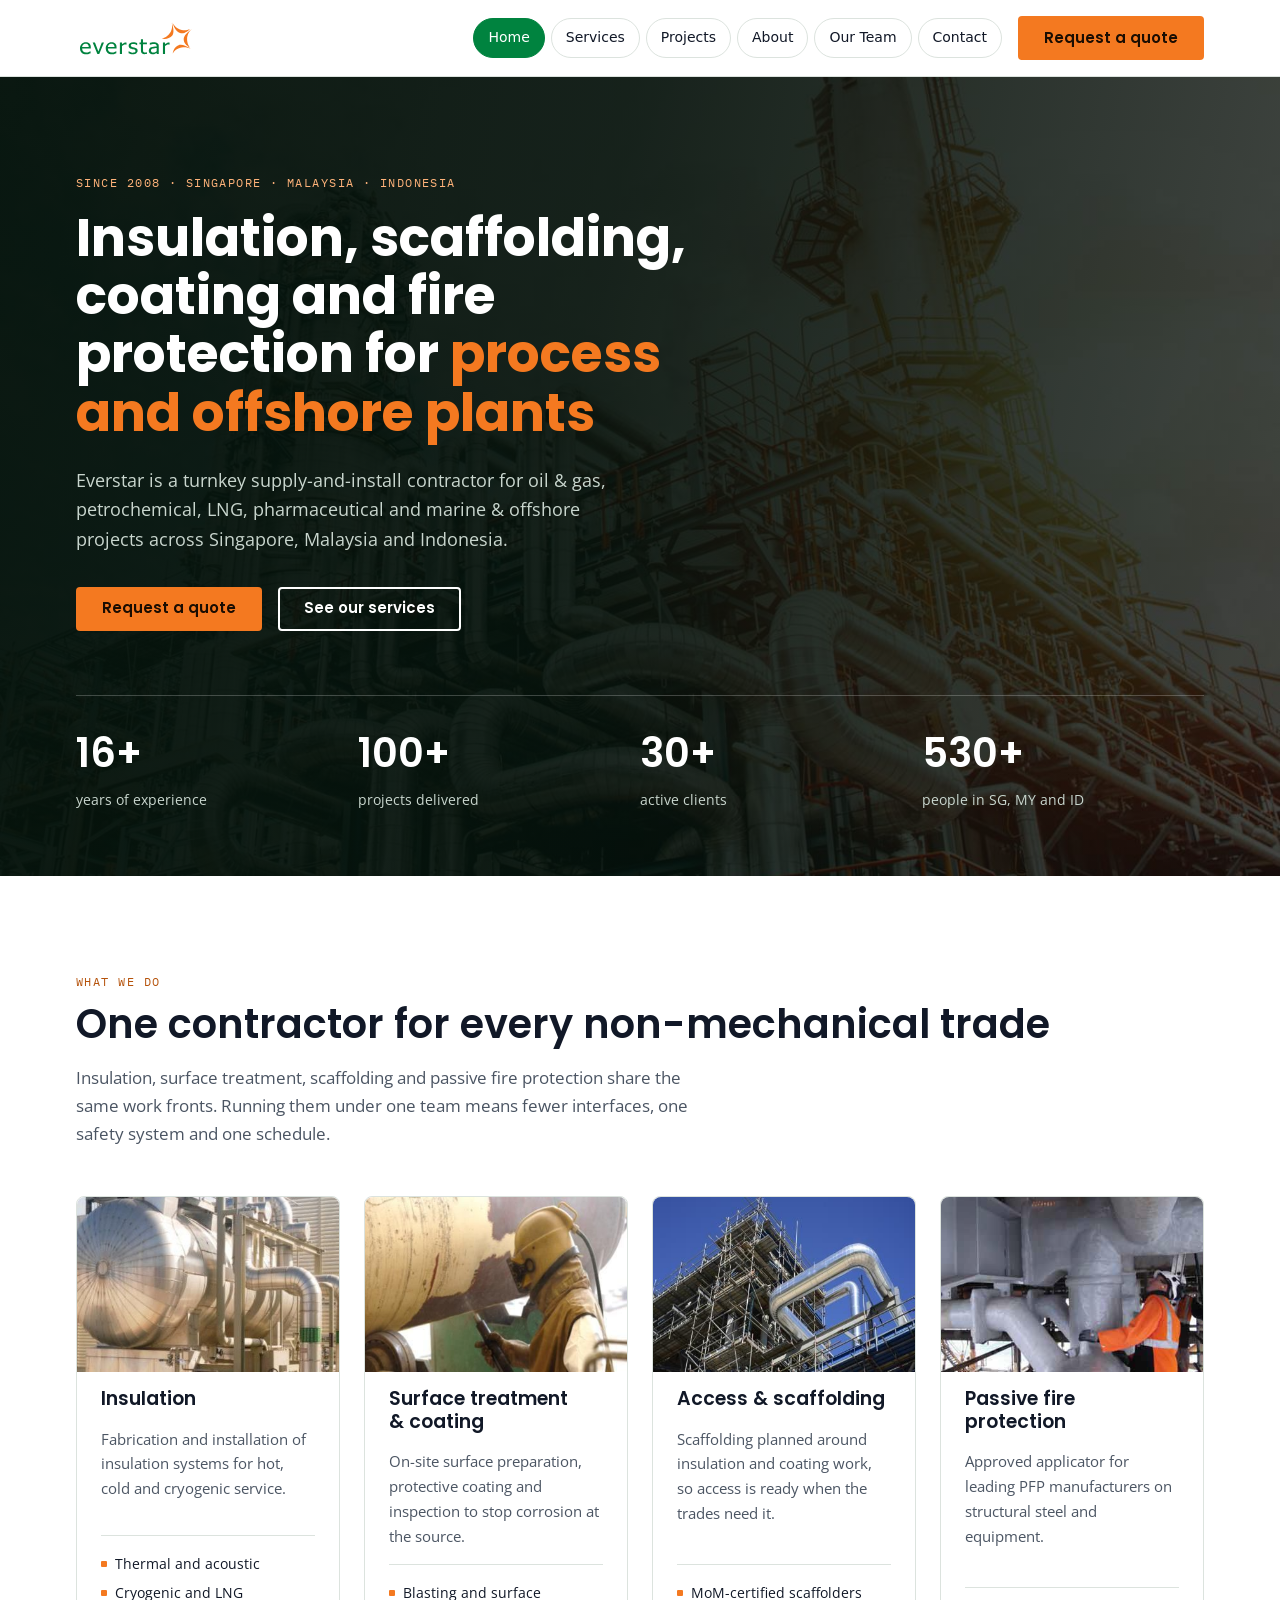
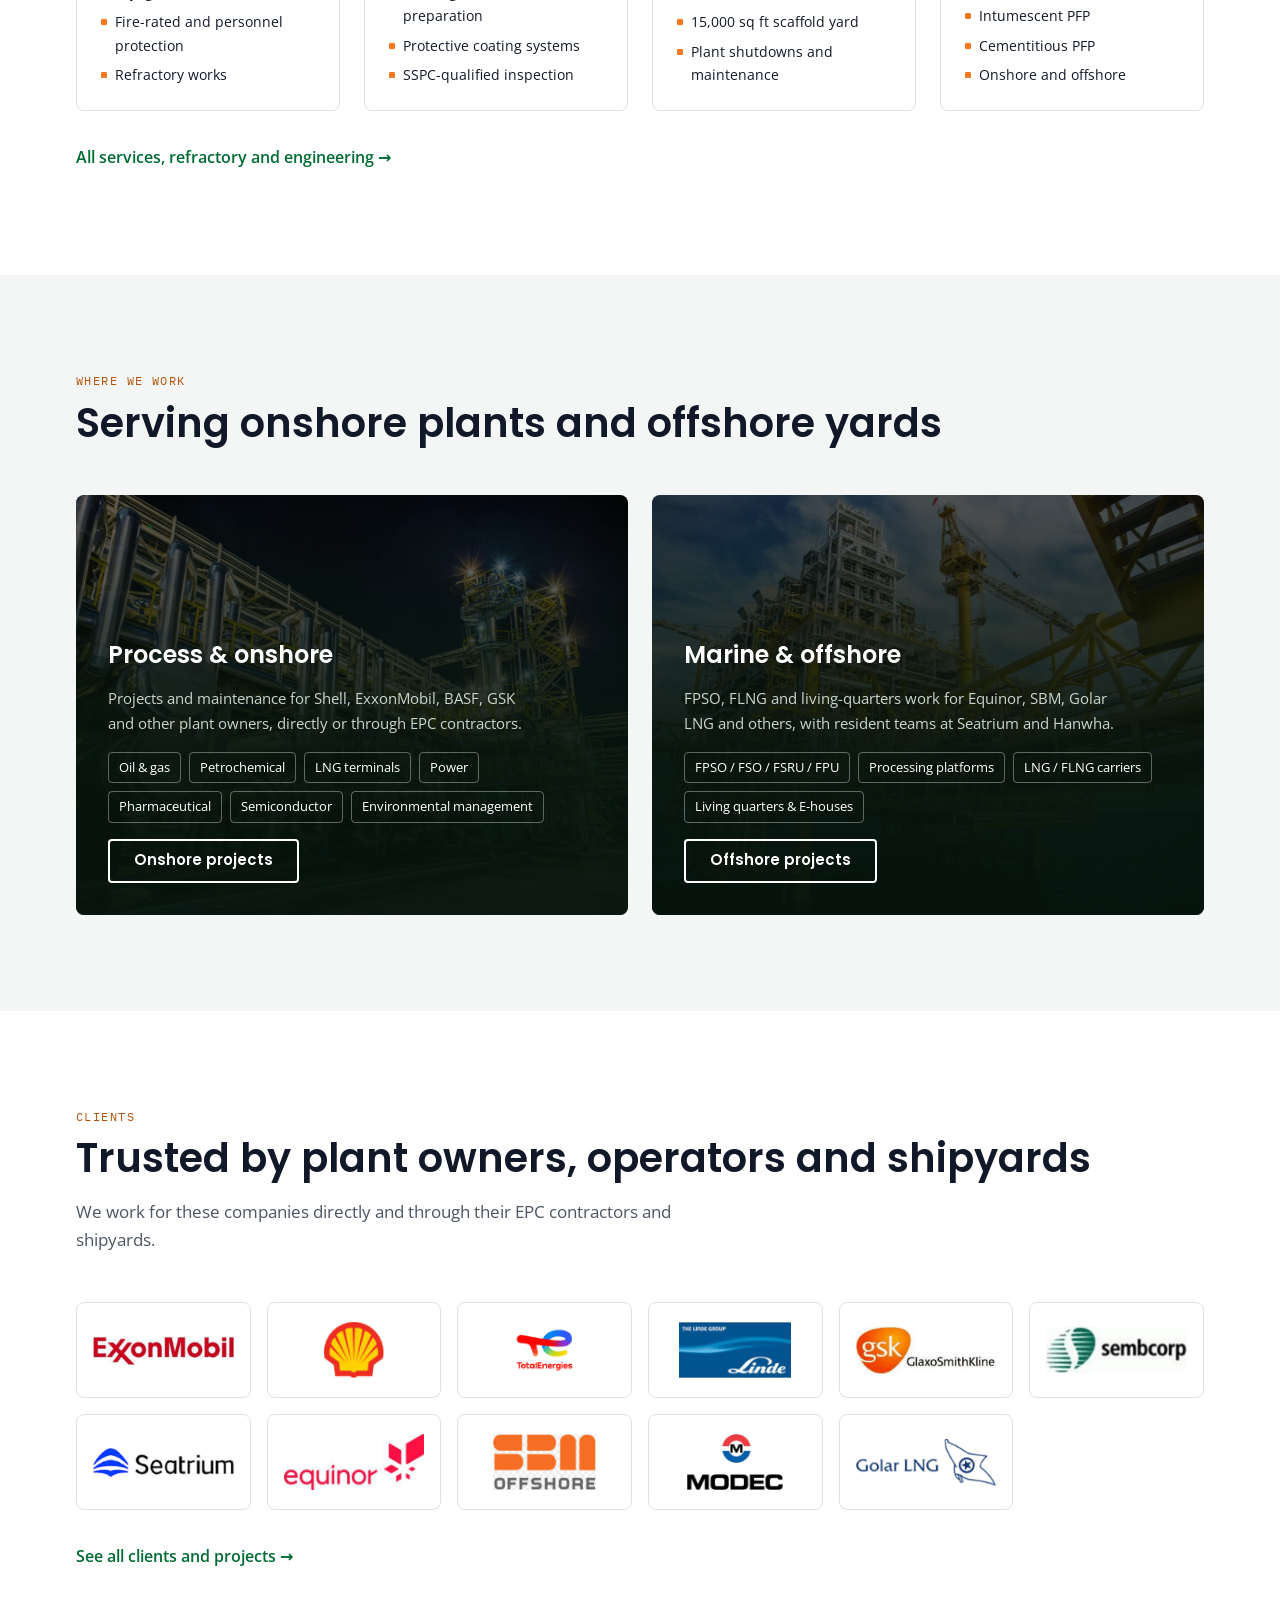
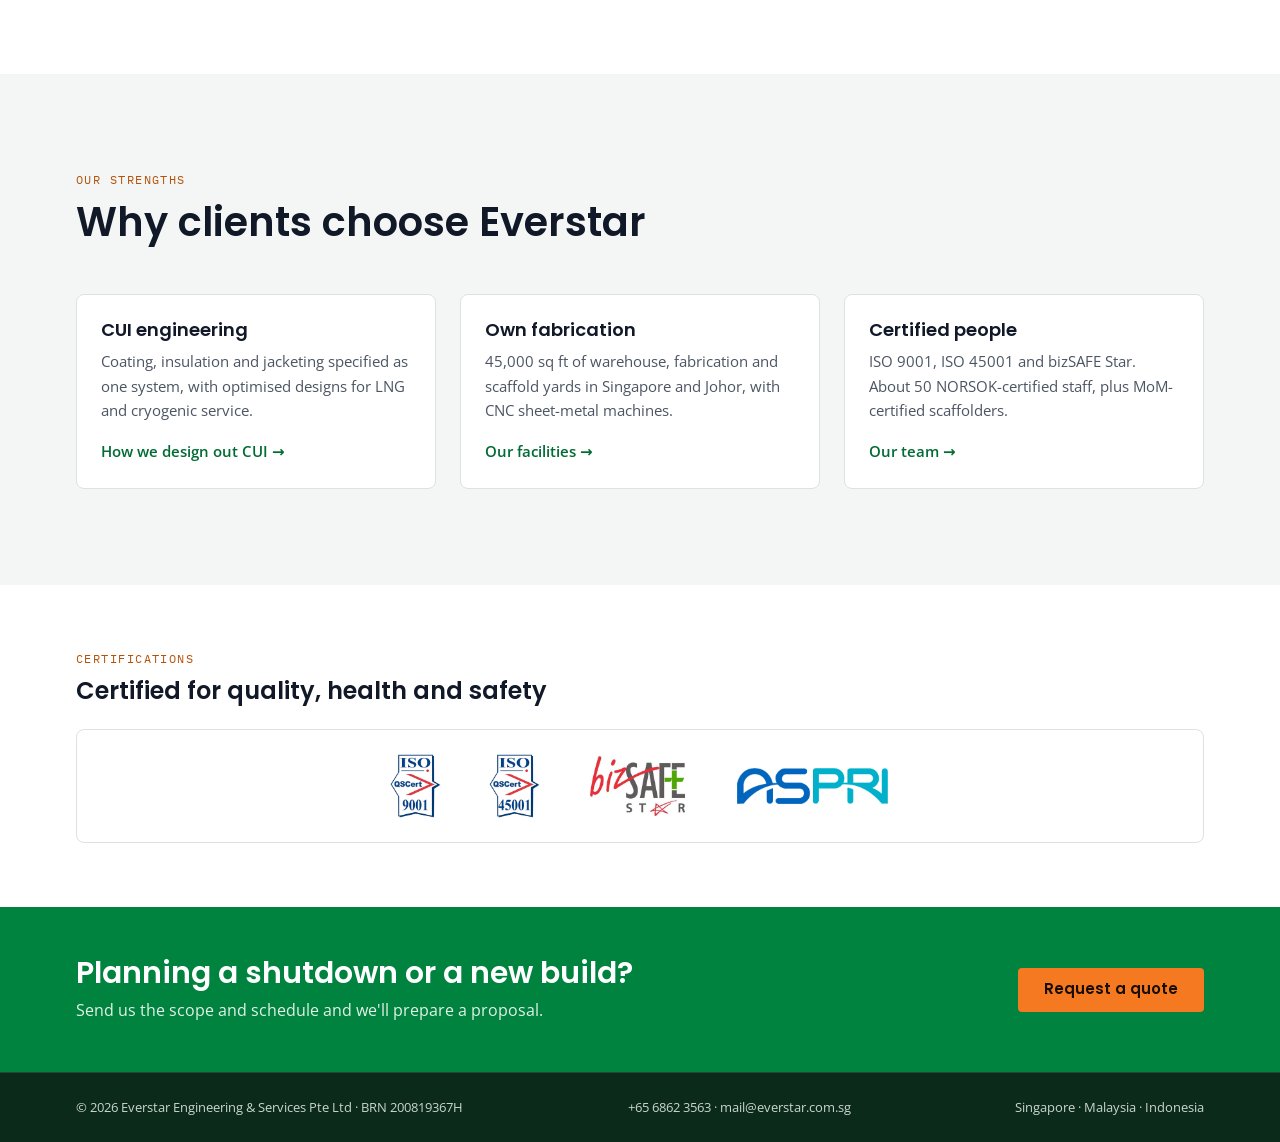
==== commit fc659ff1: "Home heading: wider measure so it fits in fewer lines Co-Authored-By: Claude Opus 5.5 <noreply@anthr" ====
--- a/index.html
+++ b/index.html
@@ -90,7 +90,7 @@
 .hero{position:relative;color:var(--on-dark);background:#0B2A1A url("img/hero-refinery.jpg") center/cover no-repeat}
 .hero::before{content:"";position:absolute;inset:0;background:linear-gradient(100deg,rgba(6,20,12,.94) 0%,rgba(6,20,12,.82) 45%,rgba(6,20,12,.35) 100%)}
 .hero .wrap{position:relative;padding-block:var(--s12) var(--s8)}
-.hero h1{font-size:clamp(2.1rem,5vw,3.5rem);font-weight:700;max-width:18ch;margin-top:var(--s2)}
+.hero h1{font-size:clamp(2rem,4.4vw,3.25rem);font-weight:700;line-height:1.12;max-width:24ch;margin-top:var(--s2)}
 .hero h1 em{font-style:normal;color:var(--orange)}
 .hero p.sub{color:var(--on-dark-muted);max-width:56ch;margin-top:var(--s3);font-size:1.125rem}
 .hero .eyebrow{color:#FFB37A}
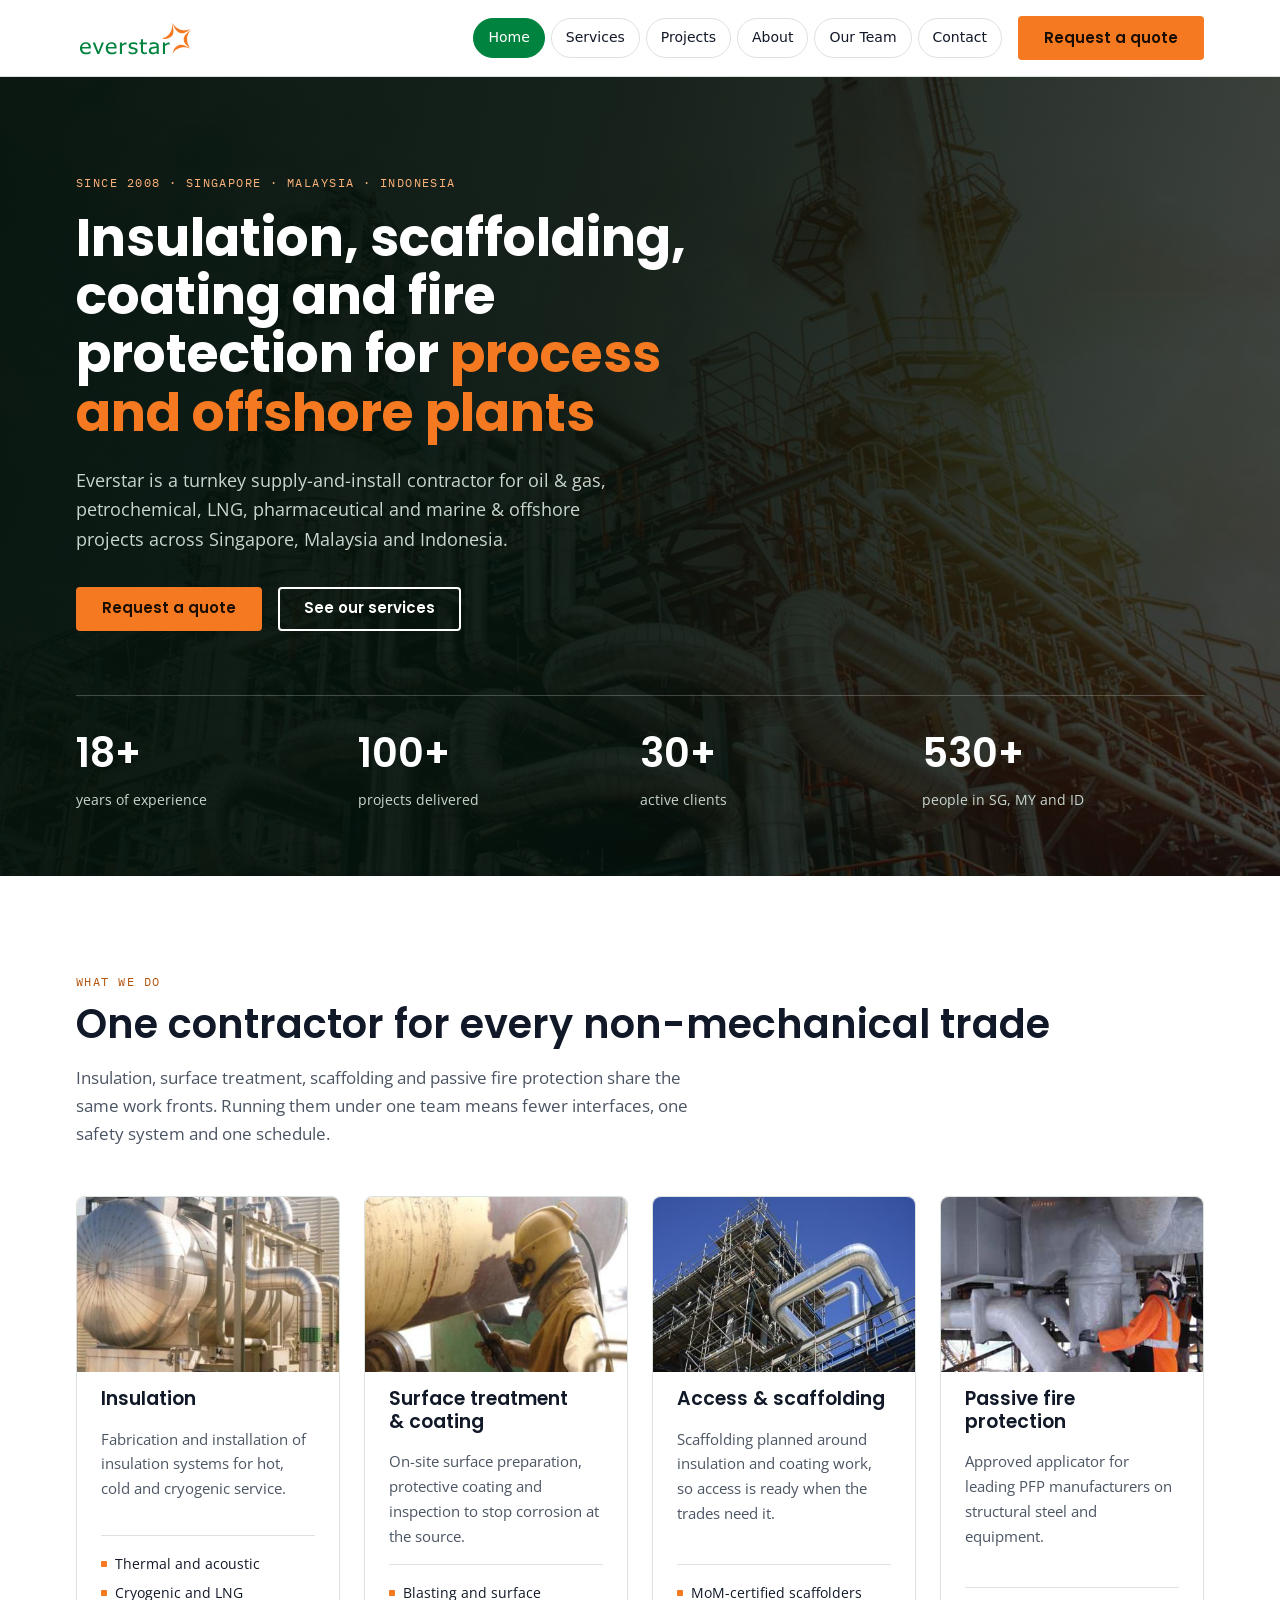
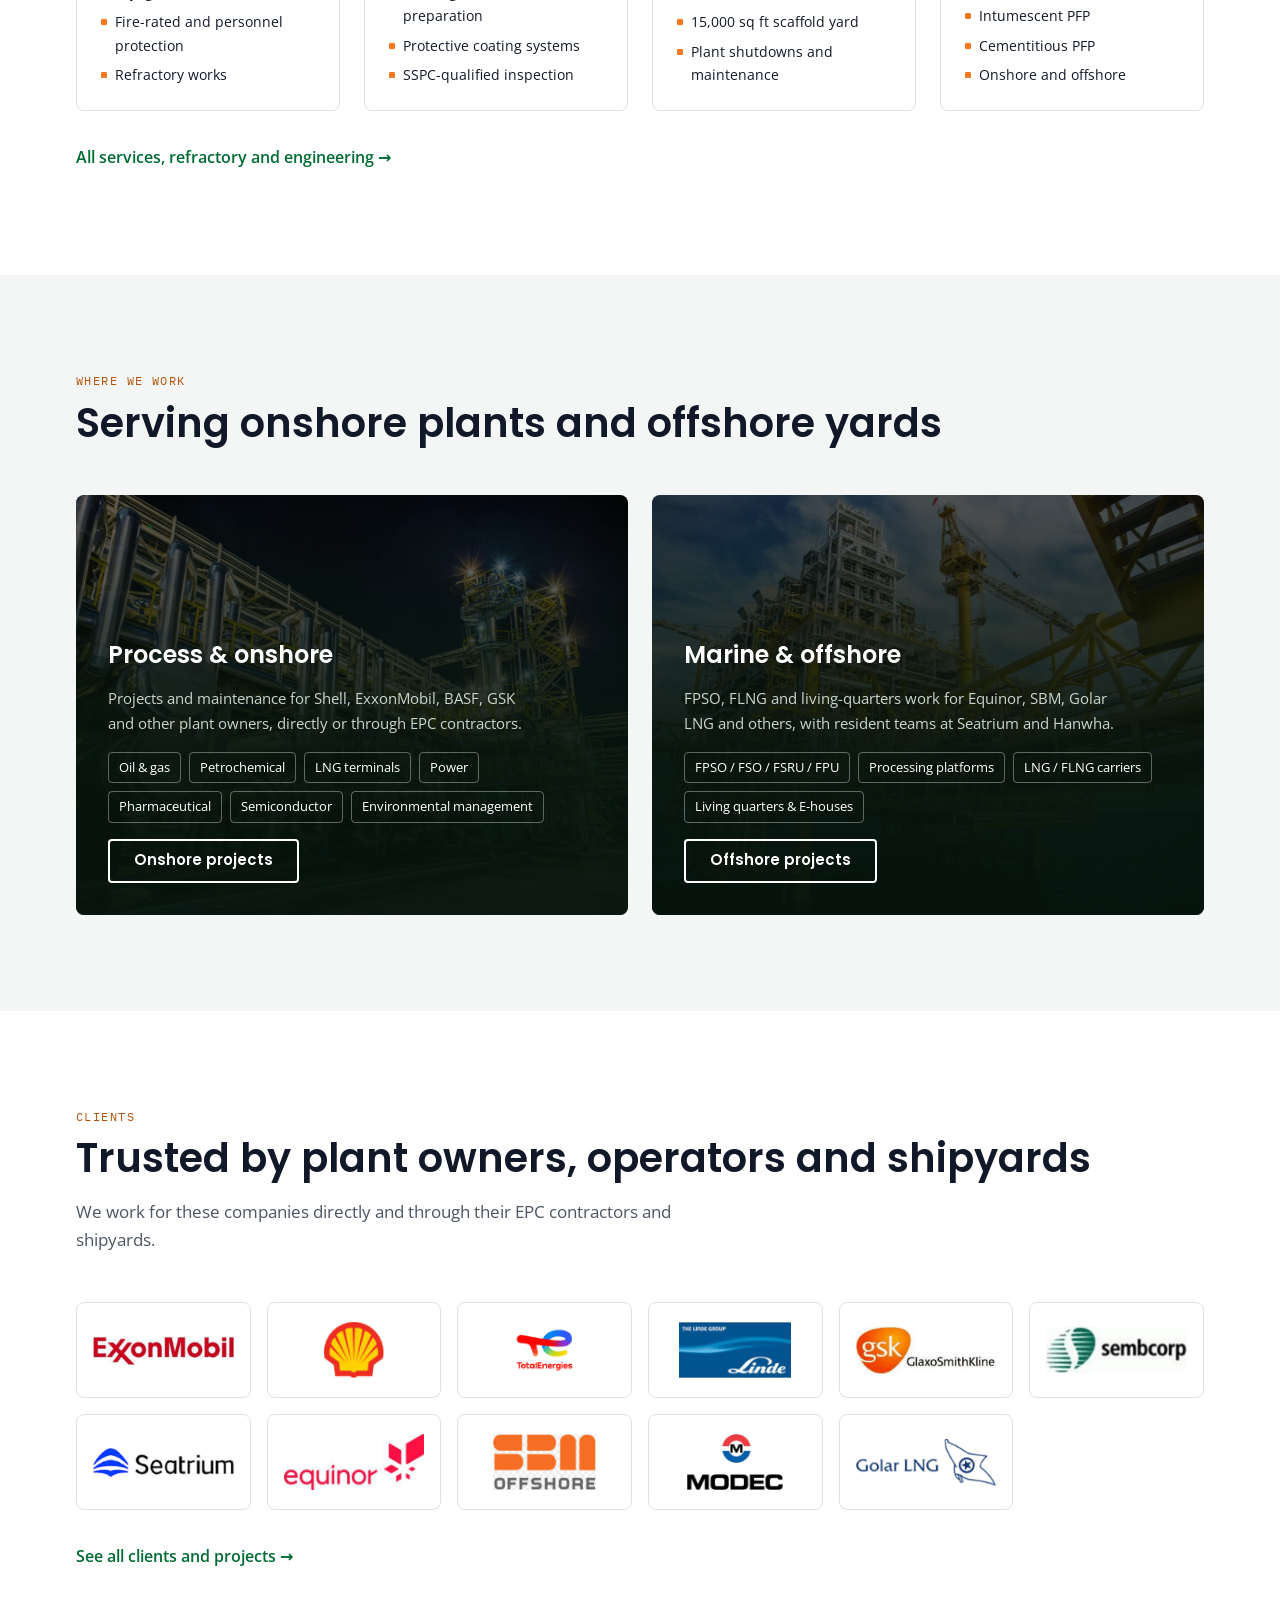
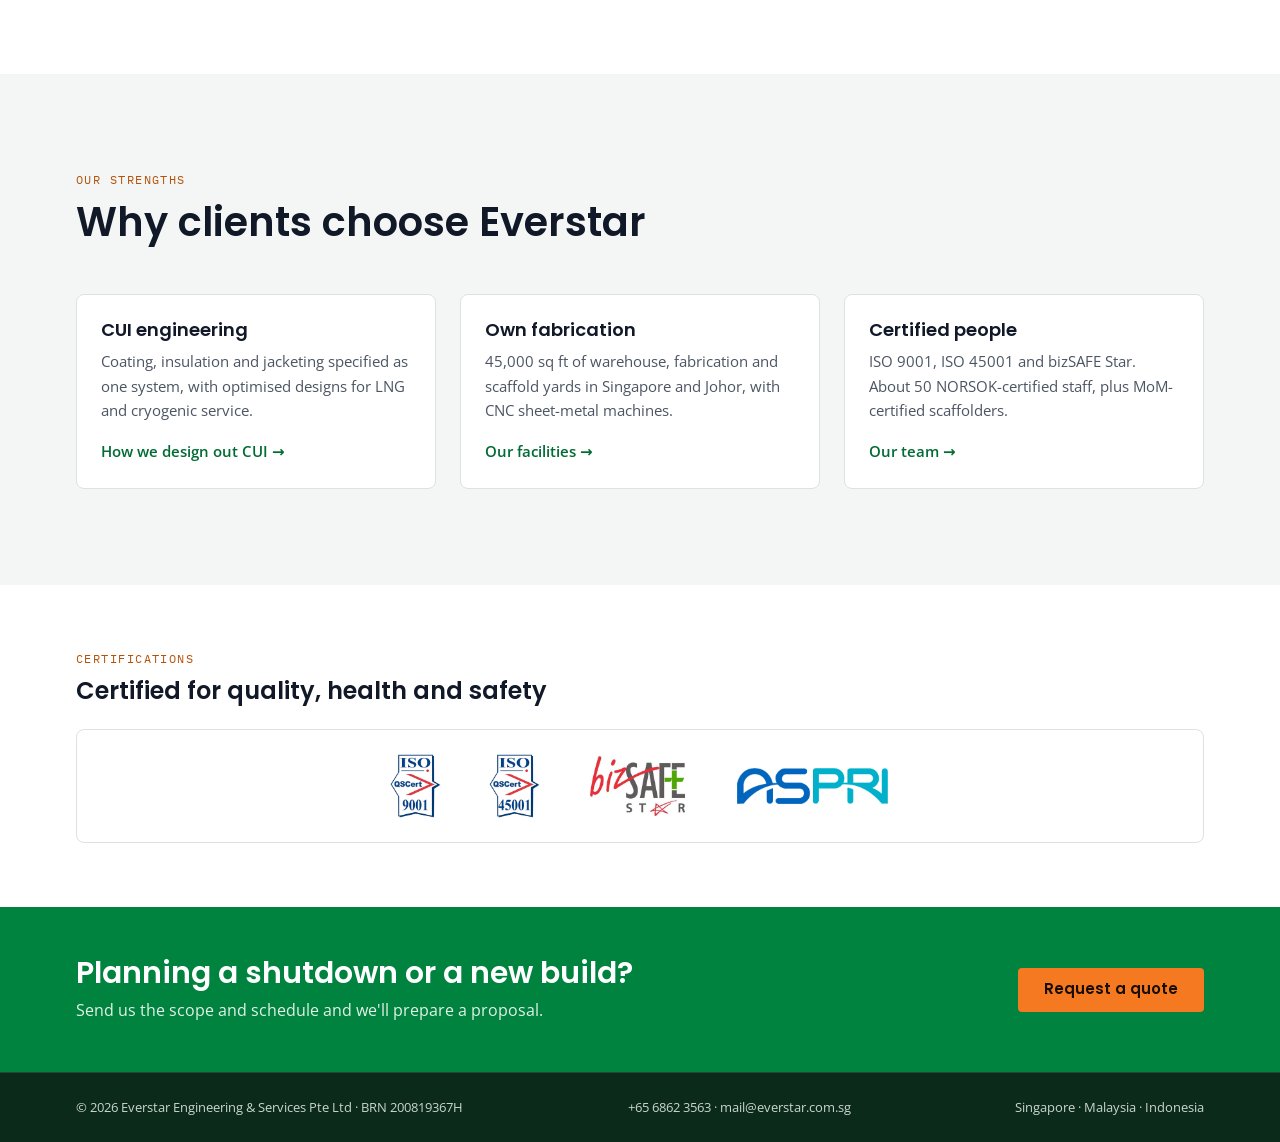
==== commit 9af8b4fa: "Home: 18+ years of experience Co-Authored-By: Claude Opus 5.5 <noreply@anthropic.com>" ====
--- a/index.html
+++ b/index.html
@@ -388,7 +388,7 @@
       <a class="btn ghost" href="services.html">See our services</a>
     </div>
     <div class="stats">
-      <div class="stat"><b>16+</b><span>years of experience</span></div>
+      <div class="stat"><b>18+</b><span>years of experience</span></div>
       <div class="stat"><b>100+</b><span>projects delivered</span></div>
       <div class="stat"><b>30+</b><span>active clients</span></div>
       <div class="stat"><b>530+</b><span>people in SG, MY and ID</span></div>
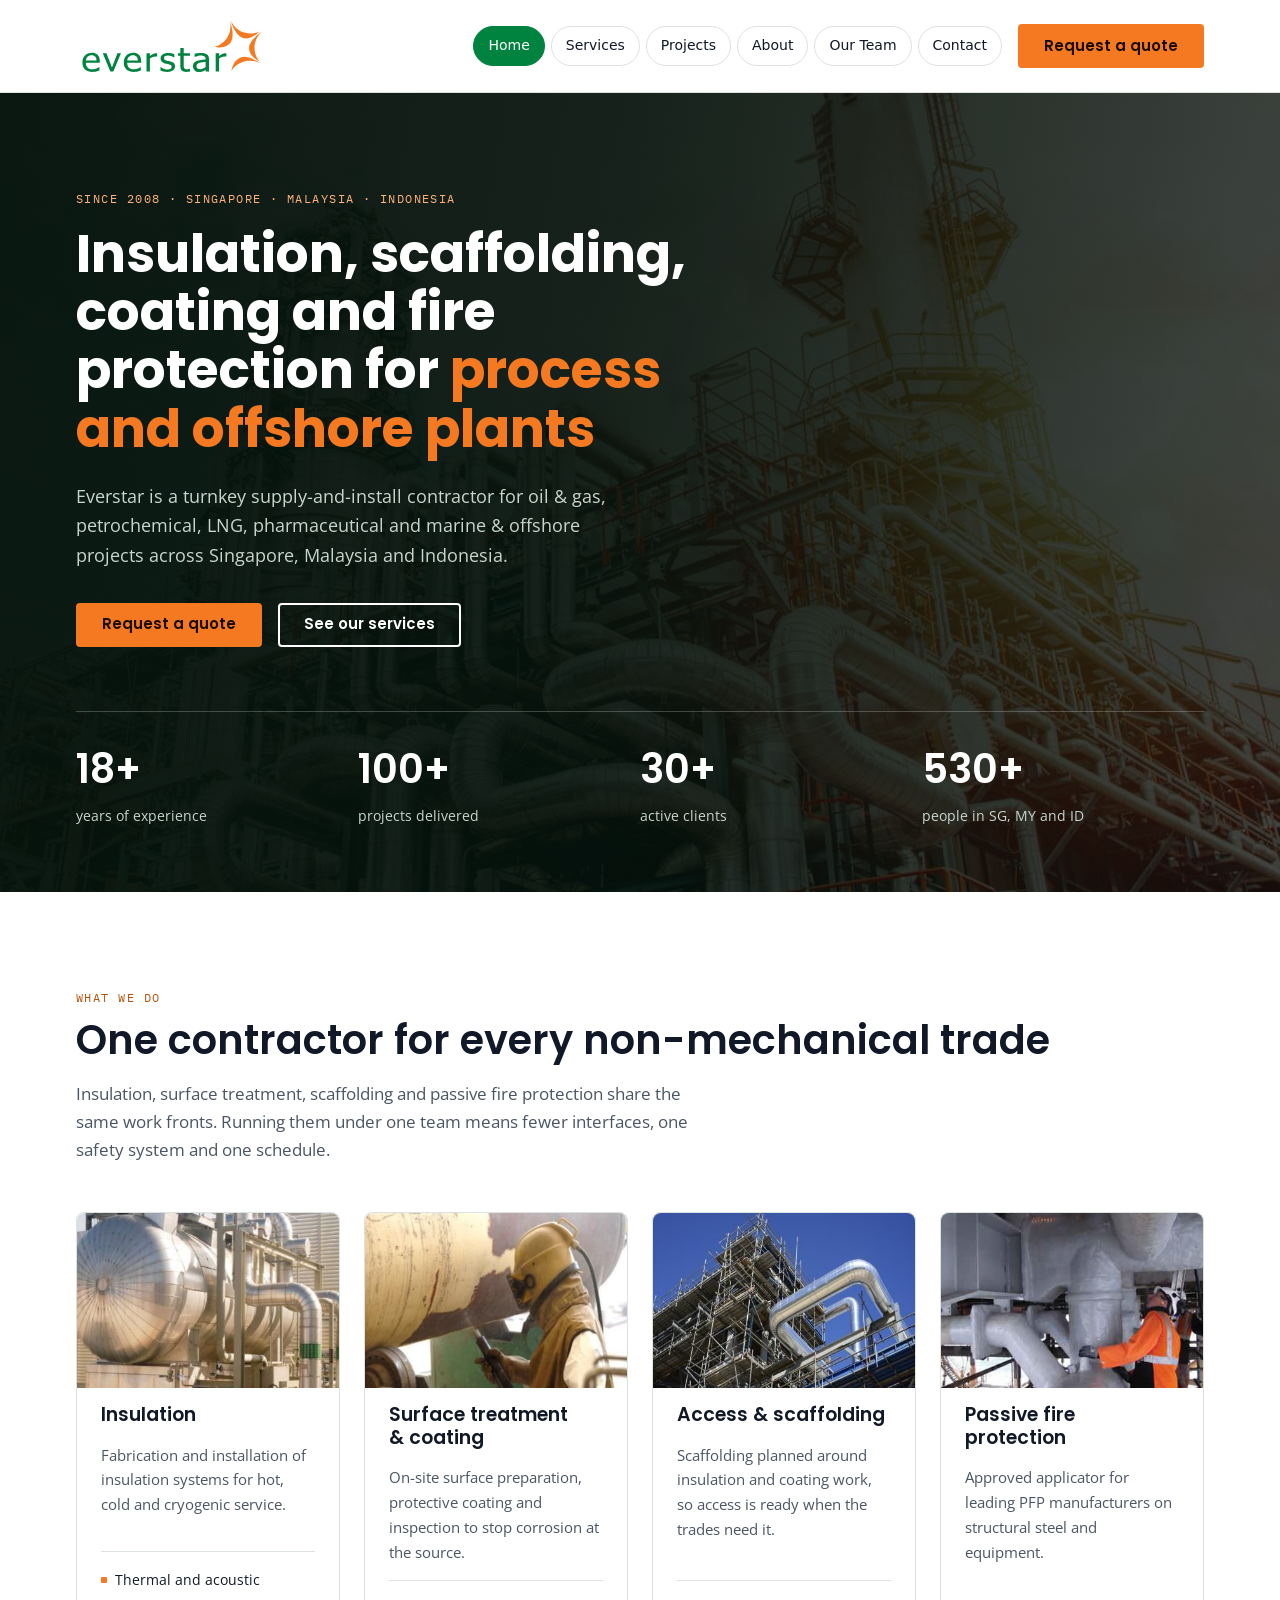
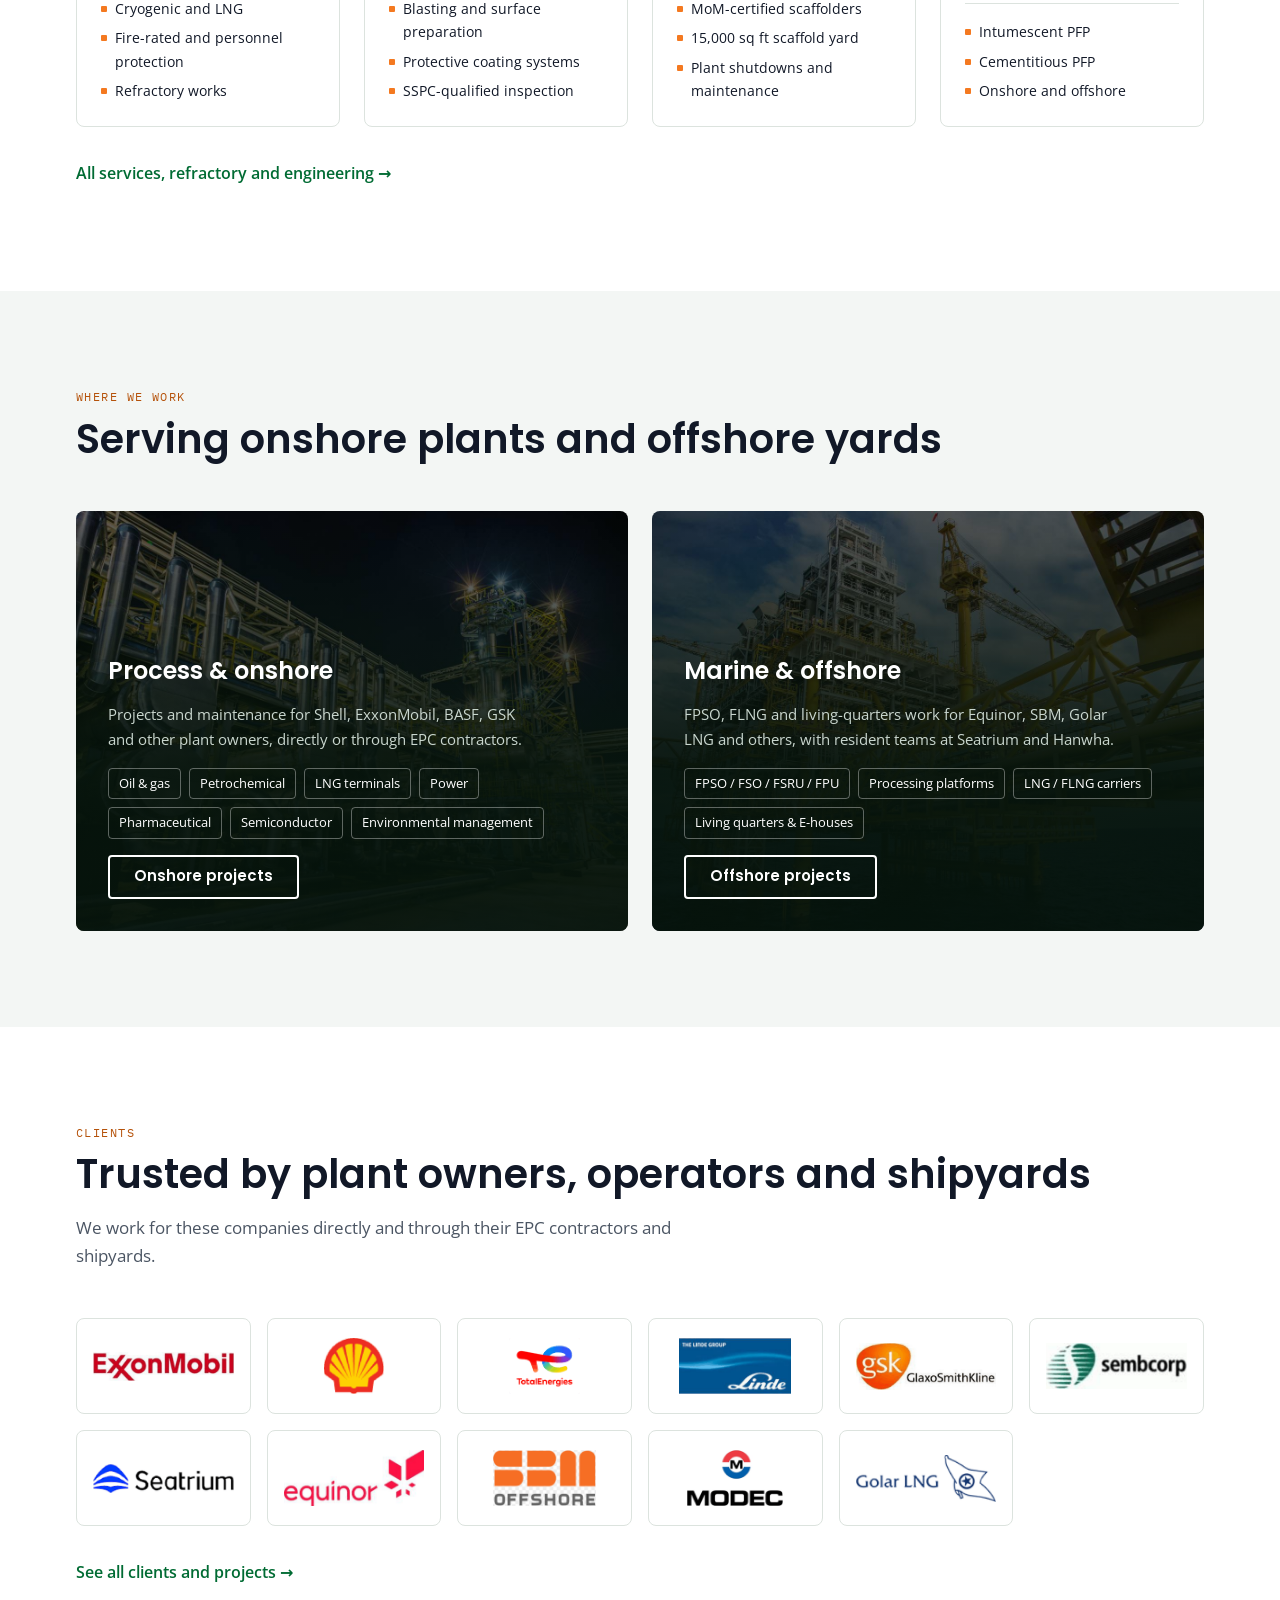
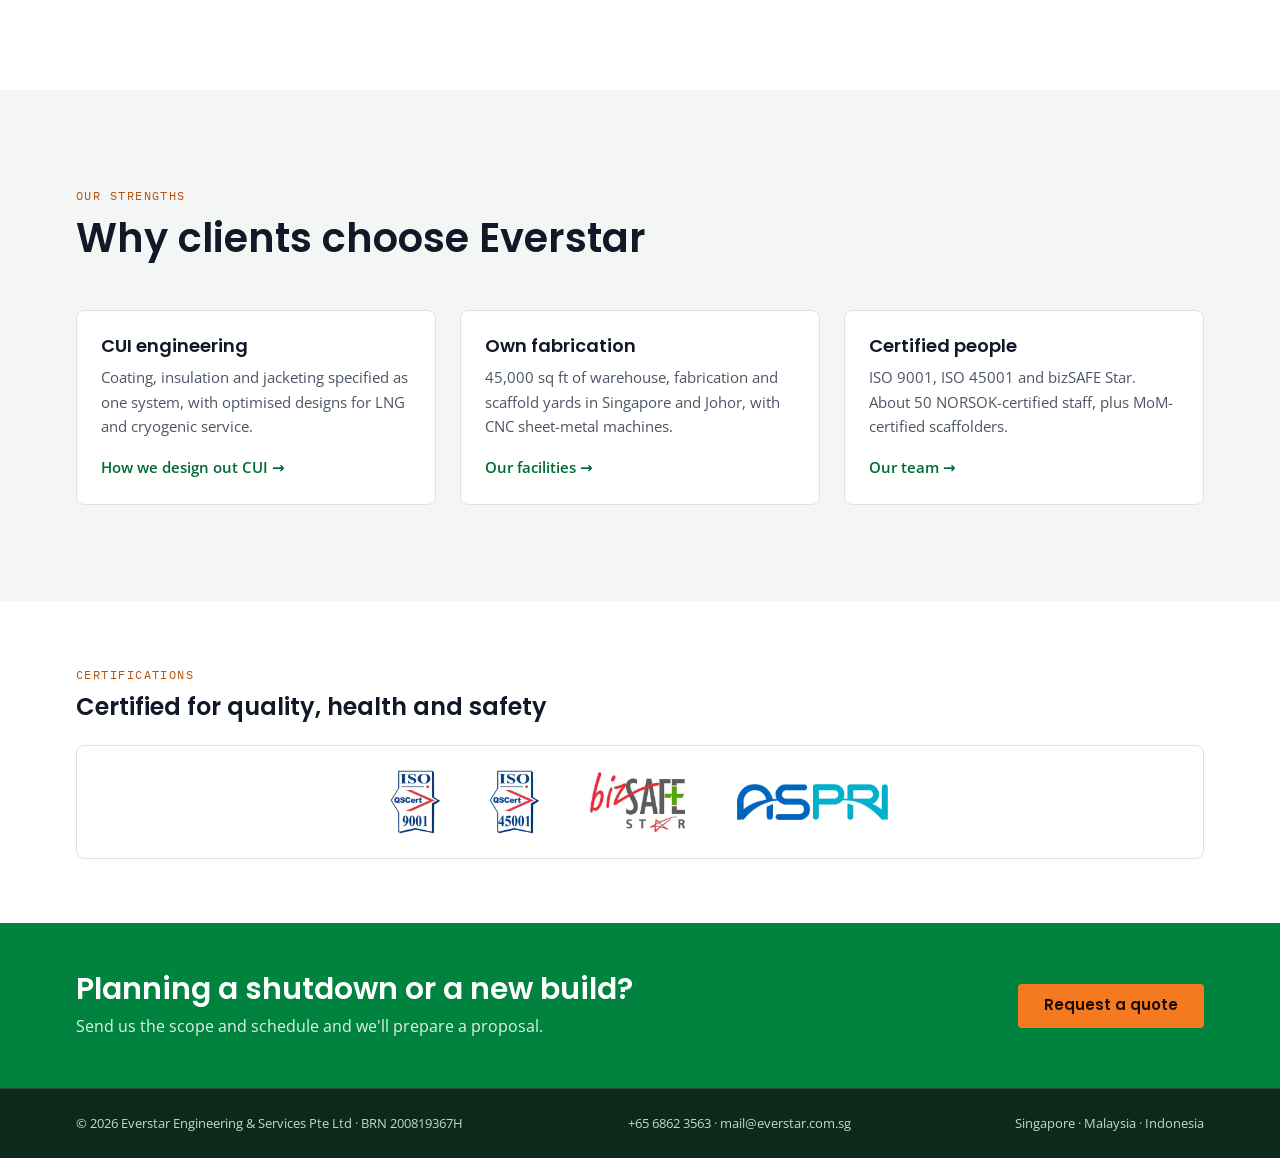
==== commit 9fc50106: "Bigger, more visible header logo 64px tall (50px on phones) with a brighter green version for dark m" ====
--- a/index.html
+++ b/index.html
@@ -62,9 +62,10 @@
 /* header */
 body::before{content:"";position:fixed;inset:0 0 auto;height:env(safe-area-inset-top,0px);z-index:10;background:var(--bg)}
 header.site{position:sticky;top:env(safe-area-inset-top,0px);z-index:9;background:var(--bg);border-bottom:1px solid var(--line)}
-header.site .wrap{display:flex;align-items:center;gap:var(--s2);min-height:76px}
+header.site .wrap{display:flex;align-items:center;gap:var(--s2);min-height:92px}
 .logo{display:block;flex:none}
-.logo img{height:40px;width:auto;display:block}
+.logo img{height:64px;width:auto;display:block}
+@media (max-width:600px){.logo img{height:50px}}
 nav.main{display:flex;gap:6px;margin-left:auto;align-items:center}
 .nav-btn{display:inline-flex;align-items:center;justify-content:center;min-height:40px;padding:0 14px;border-radius:999px;border:1px solid var(--line);background:var(--surface);color:var(--text);font-family:var(--font-display);font-weight:500;font-size:.875rem;text-decoration:none;white-space:nowrap;transition:background-color .15s,border-color .15s,color .15s}
 .nav-btn:hover{border-color:var(--green);color:var(--green-ink);background:var(--bg-alt)}
@@ -347,13 +348,13 @@
 .co-logo{height:36px;width:auto;align-self:flex-start;margin-bottom:var(--s1);background:#FFFFFF;padding:4px 8px;border-radius:var(--r-sm)}
 
 /* keep anchored sections clear of the sticky header */
-section[id],article[id]{scroll-margin-top:calc(84px + env(safe-area-inset-top,0px))}
+section[id],article[id]{scroll-margin-top:calc(100px + env(safe-area-inset-top,0px))}
 </style>
 </head>
 <body>
 <header class="site">
   <div class="wrap">
-    <a class="logo" href="index.html" aria-label="Everstar home"><img src="img/logo.svg" alt="everstar" width="117" height="40"></a>
+    <a class="logo" href="index.html" aria-label="Everstar home"><picture><source srcset="img/logo-dark.svg" media="(prefers-color-scheme: dark)"><img src="img/logo.svg" alt="everstar" width="190" height="65"></picture></a>
     <nav class="main" aria-label="Main">
       <a class="nav-btn" href="index.html" aria-current="page">Home</a>
       <a class="nav-btn" href="services.html">Services</a>
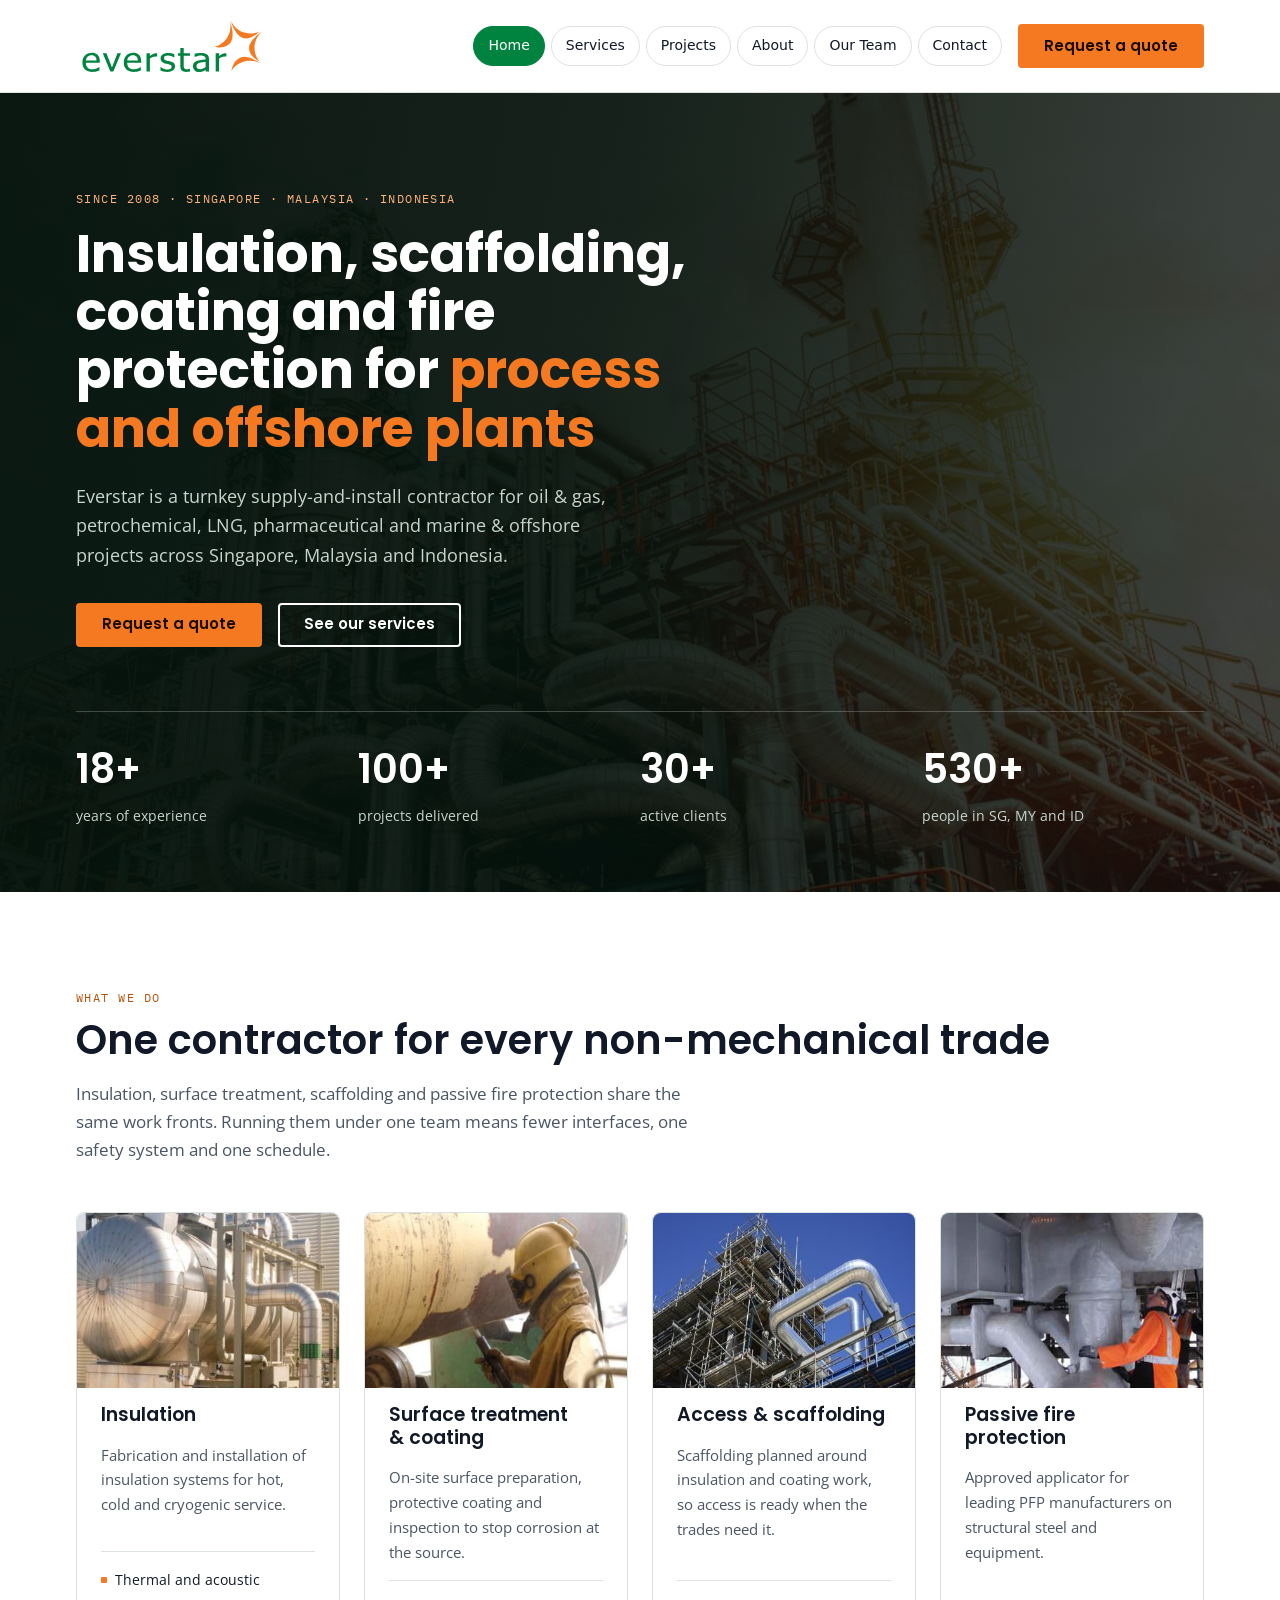
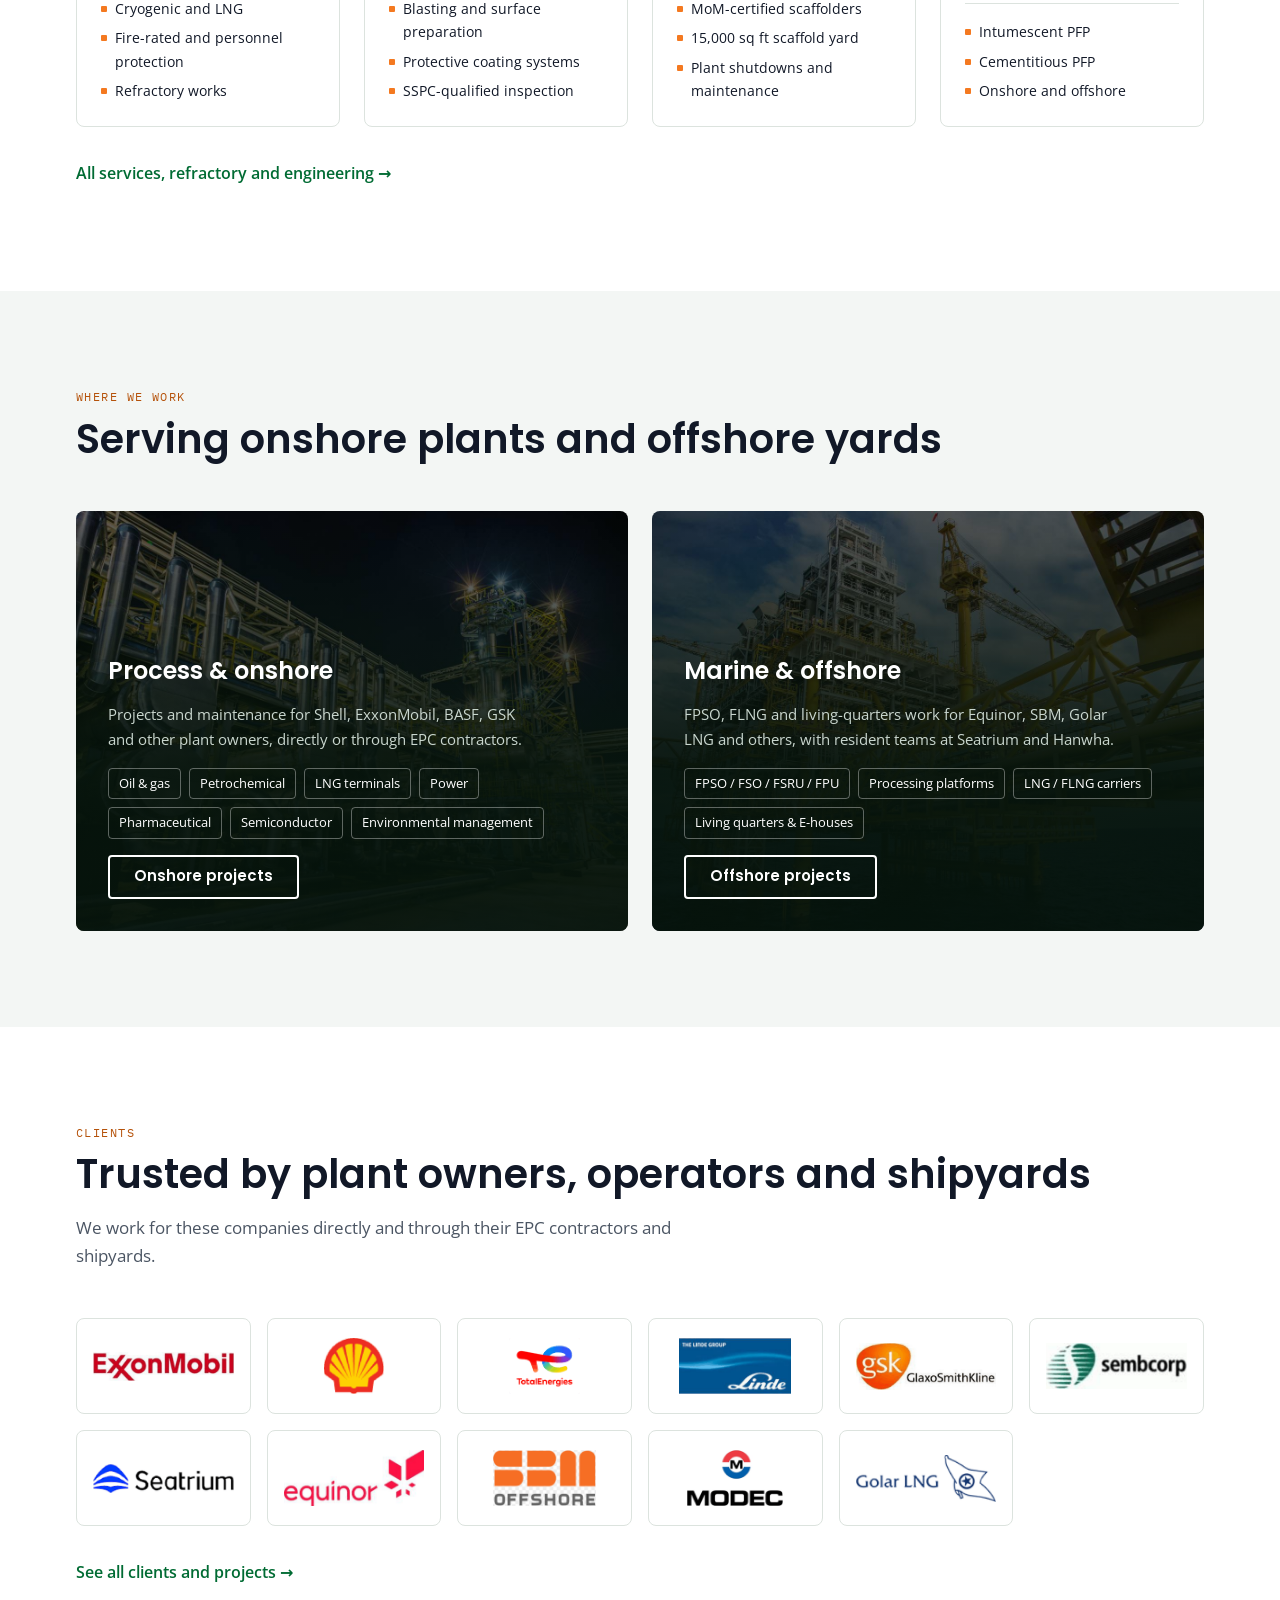
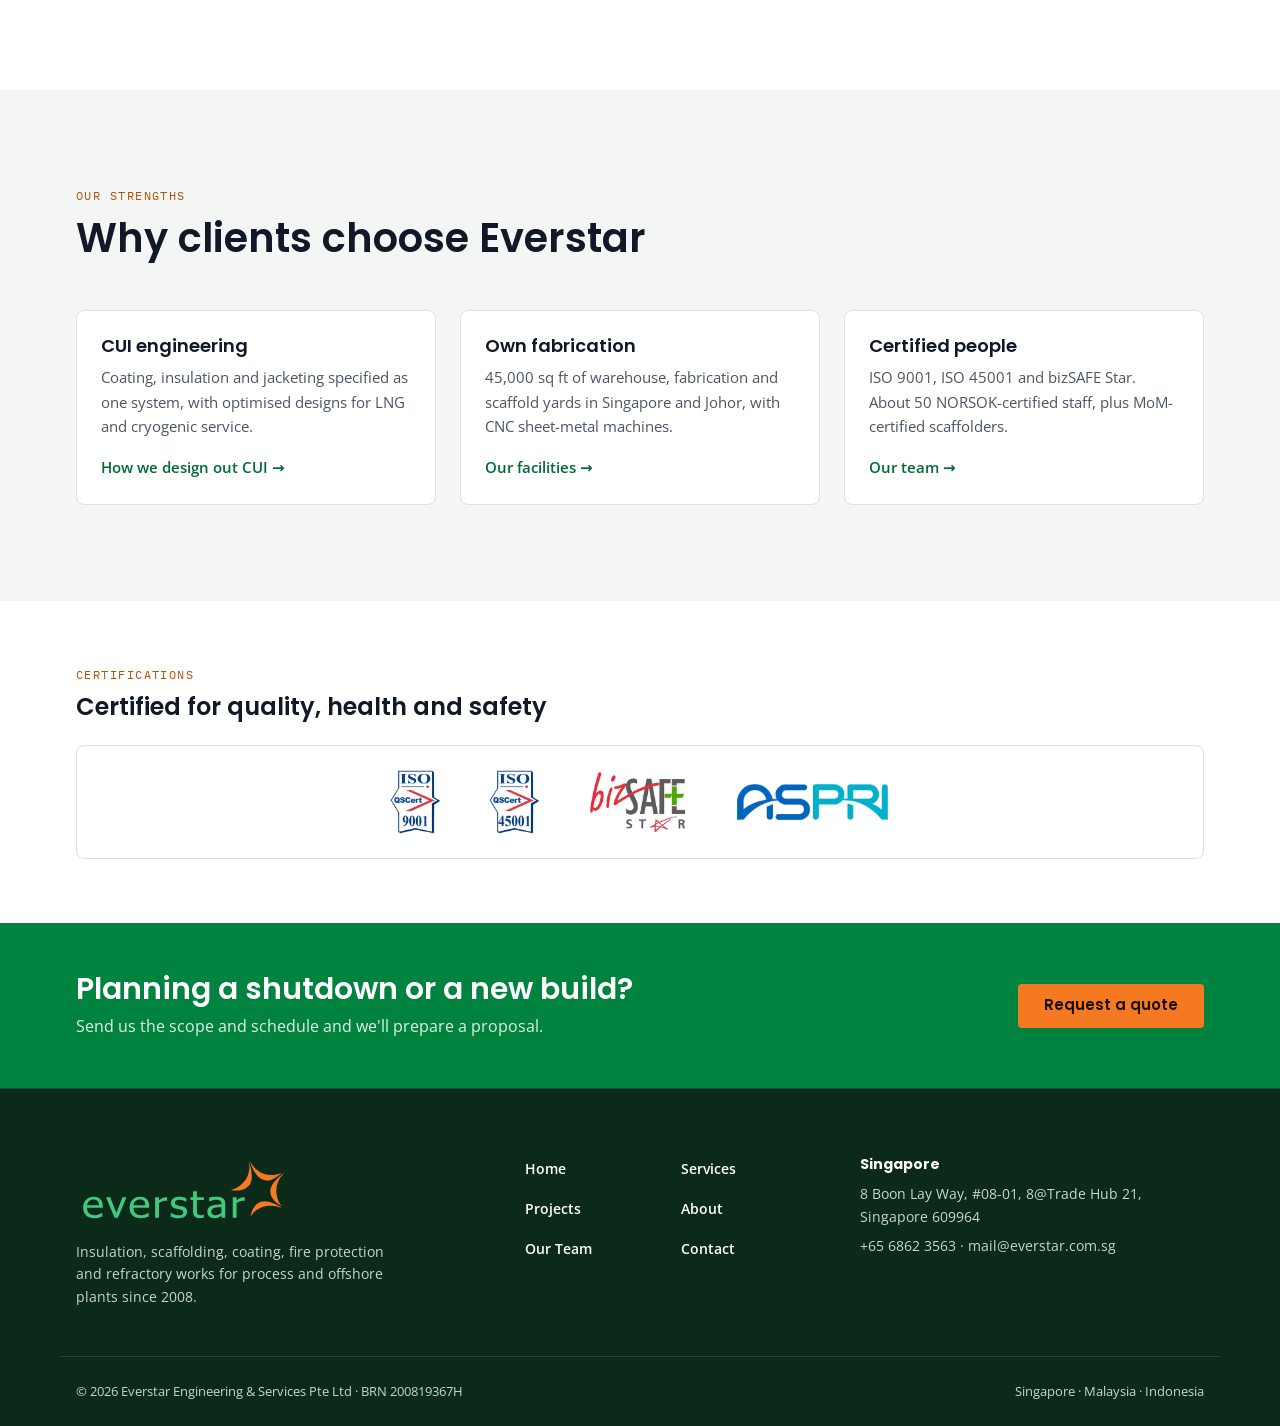
==== commit 40b6e2e7: "Footer with Everstar logo, page links and Singapore contact Co-Authored-By: Claude Opus 5.5 <noreply" ====
--- a/index.html
+++ b/index.html
@@ -220,7 +220,17 @@
 @media (max-width:600px){.c-grid{grid-template-columns:1fr}.row2{grid-template-columns:1fr}}
 
 footer.site{background:var(--green-deep);color:var(--on-dark-muted);font-size:.8125rem;border-top:1px solid rgba(255,255,255,.12)}
-footer.site .wrap{padding-block:var(--s3);display:flex;flex-wrap:wrap;gap:var(--s2);justify-content:space-between}
+.foot-top{display:grid;grid-template-columns:1.4fr 1fr 1.2fr;gap:var(--s6);padding-block:var(--s8) var(--s6)}
+.foot-top > *{min-width:0}
+.foot-logo{height:72px;width:auto;display:block}
+.foot-brand p{margin-top:var(--s2);max-width:40ch;font-size:.875rem;line-height:1.6}
+.foot-links{display:grid;grid-template-columns:1fr 1fr;gap:var(--s1) var(--s3);align-content:start}
+.foot-links a{color:#FFFFFF;text-decoration:none;font-weight:600;font-size:.875rem;min-height:32px;display:flex;align-items:center}
+.foot-links a:hover{color:#FFB37A}
+.foot-contact{display:flex;flex-direction:column;gap:6px;font-size:.875rem}
+.foot-contact b{color:#FFFFFF;font-family:var(--font-display)}
+.foot-bottom{padding-block:var(--s3);display:flex;flex-wrap:wrap;gap:var(--s2);justify-content:space-between;border-top:1px solid rgba(255,255,255,.12)}
+@media (max-width:860px){.foot-top{grid-template-columns:1fr;gap:var(--s4)}}
 
 /* sub-page banner */
 .pagehead{position:relative;color:var(--on-dark);background:#0B2A1A center/cover no-repeat}
@@ -523,9 +533,23 @@
 </main>
 
 <footer class="site">
-  <div class="wrap">
+  <div class="wrap foot-top">
+    <div class="foot-brand">
+      <a href="index.html" aria-label="Everstar home"><img class="foot-logo" src="img/logo-dark.svg" alt="everstar" width="190" height="65"></a>
+      <p>Insulation, scaffolding, coating, fire protection and refractory works for process and offshore plants since 2008.</p>
+    </div>
+    <nav class="foot-links" aria-label="Footer">
+      <a href="index.html">Home</a><a href="services.html">Services</a><a href="projects.html">Projects</a>
+      <a href="about.html">About</a><a href="team.html">Our Team</a><a href="contact.html">Contact</a>
+    </nav>
+    <div class="foot-contact">
+      <b>Singapore</b>
+      <span>8 Boon Lay Way, #08-01, 8@Trade Hub 21, Singapore 609964</span>
+      <span>+65 6862 3563 · mail@everstar.com.sg</span>
+    </div>
+  </div>
+  <div class="wrap foot-bottom">
     <span>© 2026 Everstar Engineering &amp; Services Pte Ltd · BRN 200819367H</span>
-    <span>+65 6862 3563 · mail@everstar.com.sg</span>
     <span>Singapore · Malaysia · Indonesia</span>
   </div>
 </footer>
